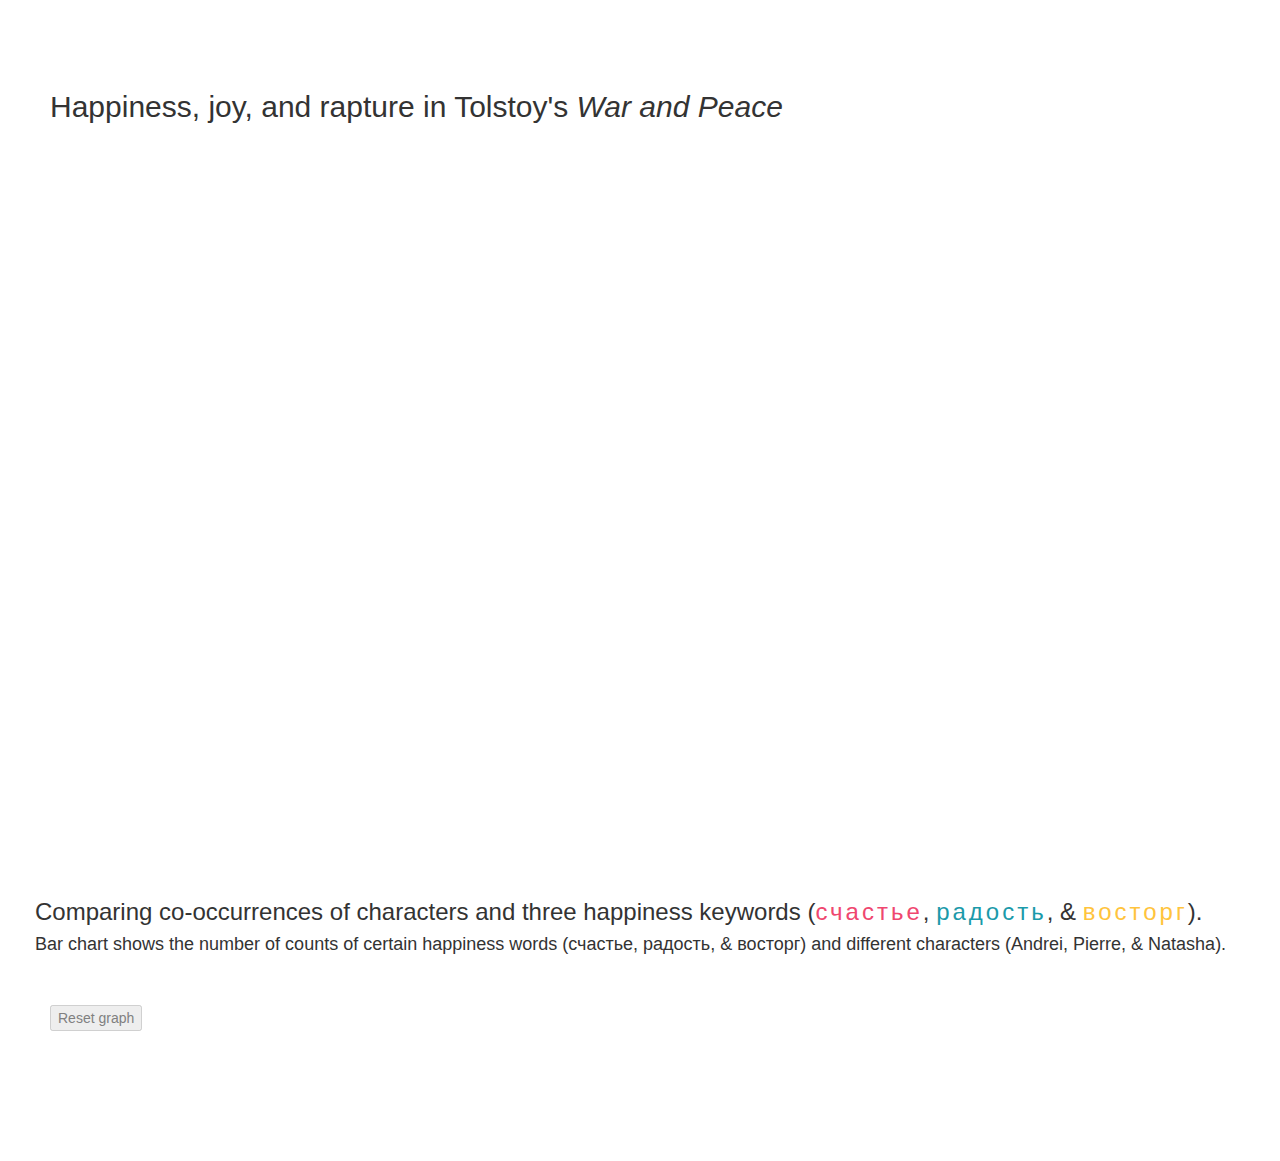
==== stackedbar/index.html @ dd998bbf "monday" ====
<!DOCTYPE html>
<meta charset="utf-8">

<!-- Latest compiled and minified CSS -->
<link rel="stylesheet" href="https://maxcdn.bootstrapcdn.com/bootstrap/3.4.1/css/bootstrap.min.css">

<!-- jQuery library -->
<script src="https://ajax.googleapis.com/ajax/libs/jquery/3.5.1/jquery.min.js"></script>

<!-- Latest compiled JavaScript -->
<script src="https://maxcdn.bootstrapcdn.com/bootstrap/3.4.1/js/bootstrap.min.js"></script>

<!-- Load d3.js -->
<script src="https://d3js.org/d3.v4.js"></script>

<!-- Create a div where the graph will take place -->
<style>
    .row {
        text-align: left;
    }

    text {
        font-size: medium
    }

    .clicker {
        cursor: pointer;
    }

    .счастье {
        color: #ef476f
    }

    .радость {
        color: #1b9aaa
    }

    .восторг {
        color: #ffc43d
    }

    circle {
        cursor: pointer
    }

    .bold {
        font-weight: bold
    }

    .notbold {
        font-weight: normal
    }

    .partMarker {
        font-size: 12px
    }


    circle {
        opacity: 0.6;
    }

    circle:hover {
        /* opacity: 1; */
        stroke: navy
    }

    .axis path,
    .axis line {
        stroke: navy;
    }

    .axis text {
        fill: navy;
        font-family: Consolas, monaco, monospace;
    }

    span {
        letter-spacing: 3px;
        color: navy;
    }

    #js-info {
        height: 300px;
        overflow-y: scroll;
    }

    svg {
        overflow-x: scroll;
    }

    .legend {
        float: right
    }
</style>

<body>
    <div class='container' style='margin: 50px; padding: 0'>
        <br>
        <div class='row'>
            <div class='col-md-12'>
                <h2>Happiness, joy, and rapture in Tolstoy's <i>War and Peace</i></h2>
                <br><br>
            </div>
        </div>
        <div class='row'>
            <div class='col-md-12'>
                <div id="linechart"></div>
            </div>
        </div>
        <div class='row'>
            <div class='col-md-12'>
                <svg width="1200" height="700">
                    <g class="vis" transform="translate(55, 0)"></g>
                </svg>
            </div>
        </div>
        <div class='row'>
            <h3>Comparing co-occurrences of characters and three happiness keywords
                (<span id='счастье' class='updater счастье'>счастье</span>,
                <span id='радость' class='updater радость'>радость</span>, &
                <span id='восторг' class='updater восторг'>восторг</span>).
            </h3>
            <h4>Bar chart shows the number of counts of certain happiness words (счастье, радость, & восторг) and
                different characters (Andrei, Pierre, & Natasha).</h4>
        </div>
        <br>
        <div class='row'>
            <div class='col-md-6' style='text-align: center'>
                <div id='graph'></div>
                <br>
                <div style='text-align: left;'>
                    <button id='reset' disabled='true' style='color: gray'>Reset graph</button>
                </div>
            </div>
        </div>
        <div class='row'>
            <br><br><br><br>
        </div>
    </div>
</body>

<script src='stackedbar.js'></script>
<script src='generaljoy.js'></script>
<script src='linechart.js'></script>

<!-- <script>
    d3.csv("dec1-generaljoy.csv", function (error, data) {
        render(data)
    });
</script> -->
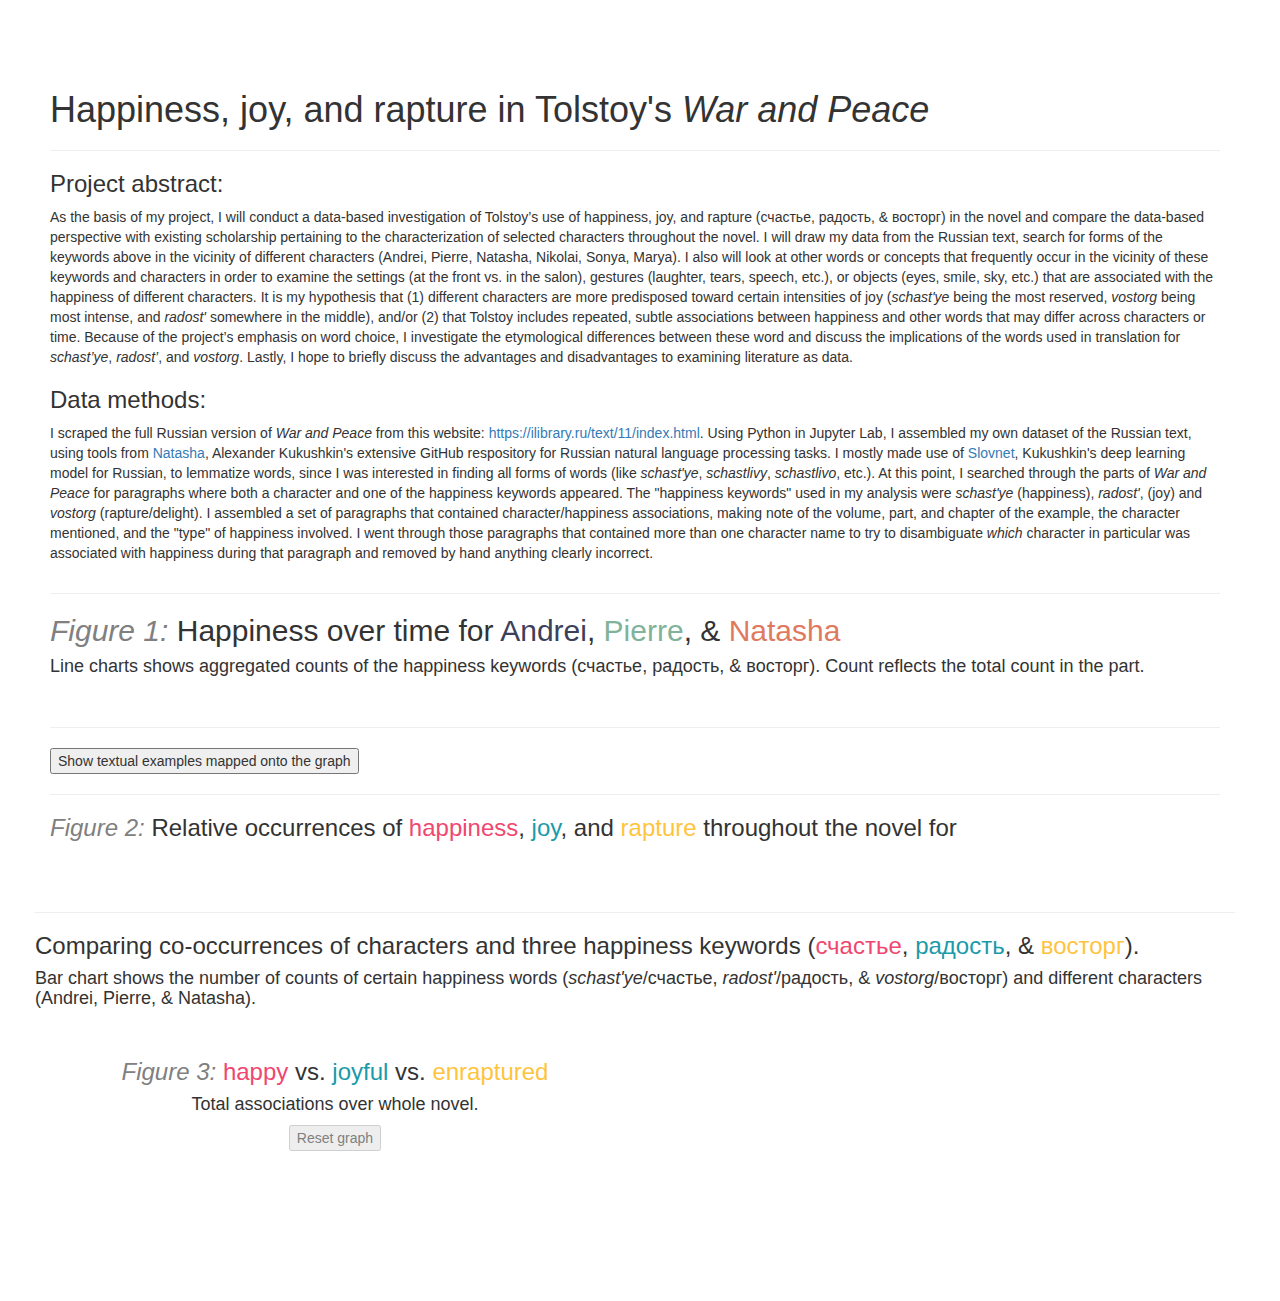
==== commit 491f73c3: "monday changse" ====
--- a/stackedbar/index.html
+++ b/stackedbar/index.html
@@ -13,8 +13,14 @@
 <!-- Load d3.js -->
 <script src="https://d3js.org/d3.v4.js"></script>
 
+<title>War & Peace (& Happiness)</title>
+
 <!-- Create a div where the graph will take place -->
 <style>
+    .chosen {
+        fill: red
+    }
+
     .row {
         text-align: left;
     }
@@ -39,7 +45,8 @@
         color: #ffc43d
     }
 
-    circle {
+    .legend,
+    .arealegend {
         cursor: pointer
     }
 
@@ -52,85 +59,134 @@
     }
 
     .partMarker {
-        font-size: 12px
-    }
-
-
-    circle {
-        opacity: 0.6;
-    }
-
-    circle:hover {
-        /* opacity: 1; */
-        stroke: navy
-    }
-
-    .axis path,
-    .axis line {
-        stroke: navy;
-    }
-
-    .axis text {
-        fill: navy;
-        font-family: Consolas, monaco, monospace;
-    }
-
-    span {
-        letter-spacing: 3px;
-        color: navy;
-    }
-
-    #js-info {
-        height: 300px;
-        overflow-y: scroll;
-    }
-
-    svg {
-        overflow-x: scroll;
-    }
-
-    .legend {
-        float: right
+        font-size: smaller
+    }
+
+    .examples {
+        display: none
+    }
+
+    .clear {
+        fill: white;
+
+    }
+
+    .figlabel {
+        color: gray;
+        font-style: italic
     }
 </style>
 
 <body>
-    <div class='container' style='margin: 50px; padding: 0'>
+    <div class='container' style='margin: 50px; padding: 0;'>
         <br>
         <div class='row'>
             <div class='col-md-12'>
-                <h2>Happiness, joy, and rapture in Tolstoy's <i>War and Peace</i></h2>
-                <br><br>
-            </div>
-        </div>
-        <div class='row'>
-            <div class='col-md-12'>
-                <div id="linechart"></div>
-            </div>
-        </div>
-        <div class='row'>
-            <div class='col-md-12'>
-                <svg width="1200" height="700">
-                    <g class="vis" transform="translate(55, 0)"></g>
-                </svg>
-            </div>
-        </div>
-        <div class='row'>
+                <h1>Happiness, joy, and rapture in Tolstoy's <i>War and Peace</i></h1>
+                <hr>
+                <h3>Project abstract:</h3>
+                <p>As the basis of my project, I will conduct a data-based investigation of Tolstoy’s use of happiness, joy,
+                    and rapture (счастье, радость, & восторг) in the novel and compare the data-based perspective with existing scholarship 
+                    pertaining to the characterization of selected characters throughout the novel. I
+                    will draw my data from the Russian text, search for forms of the keywords above in the vicinity of
+                    different characters (Andrei, Pierre, Natasha, Nikolai, Sonya, Marya). I also will look at other
+                    words or concepts that frequently occur in the vicinity of these keywords and characters in order to
+                    examine the settings (at the front vs. in the salon), gestures (laughter, tears, speech, etc.), or
+                    objects (eyes, smile, sky, etc.) that are associated with the happiness of different characters. It
+                    is my hypothesis that (1) different characters are more predisposed toward certain intensities of
+                    joy (<i>schast'ye</i> being the most reserved, <i>vostorg</i> being most intense, and <i>radost'</i> somewhere in the
+                    middle), and/or (2) that Tolstoy includes repeated, subtle associations between happiness and other
+                    words that may differ across characters or time. Because of the project’s emphasis on word choice, I
+                    investigate the etymological differences between these word and discuss the implications of the
+                    words used in translation for <i>schast’ye</i>, <i>radost’</i>, and <i>vostorg</i>. Lastly, I hope to briefly discuss the
+                    advantages and disadvantages to examining literature as data.</p>
+                <h3>Data methods:</h3>
+                <p>
+                    I scraped the full Russian version of <i>War and Peace</i> from this website: <a href='https://ilibrary.ru/text/11/index.html' target="_blank">https://ilibrary.ru/text/11/index.html</a>.
+                    Using Python in Jupyter Lab, I assembled my own dataset of the Russian text, using tools from <a href='https://github.com/natasha' target='_blank'>Natasha</a>, Alexander Kukushkin's extensive GitHub respository for Russian natural language processing tasks.
+                    I mostly made use of <a href='https://github.com/natasha/slovnet' target='_blank'>Slovnet</a>, Kukushkin's deep learning model for Russian, to lemmatize words, since I was interested in finding all forms of words (like <i>schast'ye</i>, <i>schastlivy</i>, <i>schastlivo</i>, etc.). 
+                    At this point, I searched through the parts of <i>War and Peace</i> for paragraphs where both a character and one of the happiness keywords appeared.
+                    The "happiness keywords" used in my analysis were <i>schast'ye</i> (happiness), <i>radost'</i>, (joy) and <i>vostorg</i> (rapture/delight).
+                    I assembled a set of paragraphs that contained character/happiness associations, making note of the volume, part, and chapter of the example, the character mentioned, and the "type" of happiness involved.
+                    I went through those paragraphs that contained more than one character name to try to disambiguate <i>which</i> character in particular was associated with happiness during that paragraph and removed by hand anything clearly incorrect. 
+                </p>
+            </div>
+        </div>
+        <div class='row'>
+            <div class='col-md-12'>
+                <hr>
+                <h2><span class='figlabel'>Figure 1: </span>
+                    Happiness over time for
+                    <span style='color: #3d405b'>Andrei</span>,
+                    <span style='color: #81b29a'>Pierre</span>, &
+                    <span style='color: #e07a5f'>Natasha</span>
+                </h2>
+                <h4>Line charts shows aggregated counts of the happiness keywords (счастье, радость, & восторг). Count
+                    reflects the total count in the part.</h4>
+                <br>
+                <div id="line1"></div>
+                <hr>
+            </div>
+        </div>
+        <div class='row'>
+            <div class='col-md-12'>
+                <button id='showexamples'>Show textual examples mapped onto the graph</button>
+            </div>
+        </div>
+        <div class='row examples'>
+            <div class='col-md-12'>
+                <h3><span class='figlabel'>Textual examples: </span>Instances of <span class='счастье'>happiness</span>, <span class='радость'>joy</span>, and <span
+                        class='восторг'>rapture</span> for <span id='chosenchar' style='color: gray'>(select dot
+                        above)</span> <span id='timespan'></span></h3>
+            </div>
+        </div>
+        <div class='row examples' style='max-height: 400px; overflow: scroll;'>
+            <div class='col-md-4'>
+                <h4>Happiness - <i>schast'ye</i>/счастье <span id='счастьеct'></span></h4>
+                <div id='счастьеexamples'></div>
+            </div>
+            <div class='col-md-4'>
+                <h4>Joy - <i>radost'</i>/радость <span id='радостьct'></span></h4>
+                <div id='радостьexamples'></div>
+            </div>
+            <div class='col-md-4'>
+                <h4>Rapture - <i>vostorg</i>/восторг <span id='восторгct'></span></h4>
+                <div id='восторгexamples'></div>
+            </div>
+        </div>
+        <div class='row'>
+            <div class='col-md-12'>
+                <hr>
+                <h3><span class='figlabel'>Figure 2: </span>Relative occurrences of <span
+                        class='счастье'>happiness</span>, <span class='радость'>joy</span>, and <span
+                        class='восторг'>rapture</span> throughout the novel for <span
+                        style='text-decoration: underline;' id='thischar'></span></h3>
+                <br>
+                <div id="stackedline"></div>
+            </div>
+        </div>
+        <div class='row'>
+            <br>
+            <hr>
             <h3>Comparing co-occurrences of characters and three happiness keywords
                 (<span id='счастье' class='updater счастье'>счастье</span>,
                 <span id='радость' class='updater радость'>радость</span>, &
                 <span id='восторг' class='updater восторг'>восторг</span>).
             </h3>
-            <h4>Bar chart shows the number of counts of certain happiness words (счастье, радость, & восторг) and
+            <h4>Bar chart shows the number of counts of certain happiness words (<i>schast'ye</i>/счастье, <i>radost'</i>/радость, & <i>vostorg</i>/восторг) and
                 different characters (Andrei, Pierre, & Natasha).</h4>
         </div>
         <br>
         <div class='row'>
             <div class='col-md-6' style='text-align: center'>
+                <h3><span class='figlabel'>Figure 3: </span><span class='счастье'>happy</span> vs. <span
+                        class='радость'>joyful</span> vs. <span class='восторг'>enraptured</span></h3>
+                <h4>Total associations over whole novel.</h4><button id='reset' disabled='true'
+                    style='color: gray'>Reset graph</button>
                 <div id='graph'></div>
                 <br>
                 <div style='text-align: left;'>
-                    <button id='reset' disabled='true' style='color: gray'>Reset graph</button>
+
                 </div>
             </div>
         </div>
@@ -143,9 +199,7 @@
 <script src='stackedbar.js'></script>
 <script src='generaljoy.js'></script>
 <script src='linechart.js'></script>
-
-<!-- <script>
-    d3.csv("dec1-generaljoy.csv", function (error, data) {
-        render(data)
-    });
-</script> -->+<script src='stackedline.js'></script>
+<script>
+    drawLineChart("alltypes.csv", 'line1')
+</script>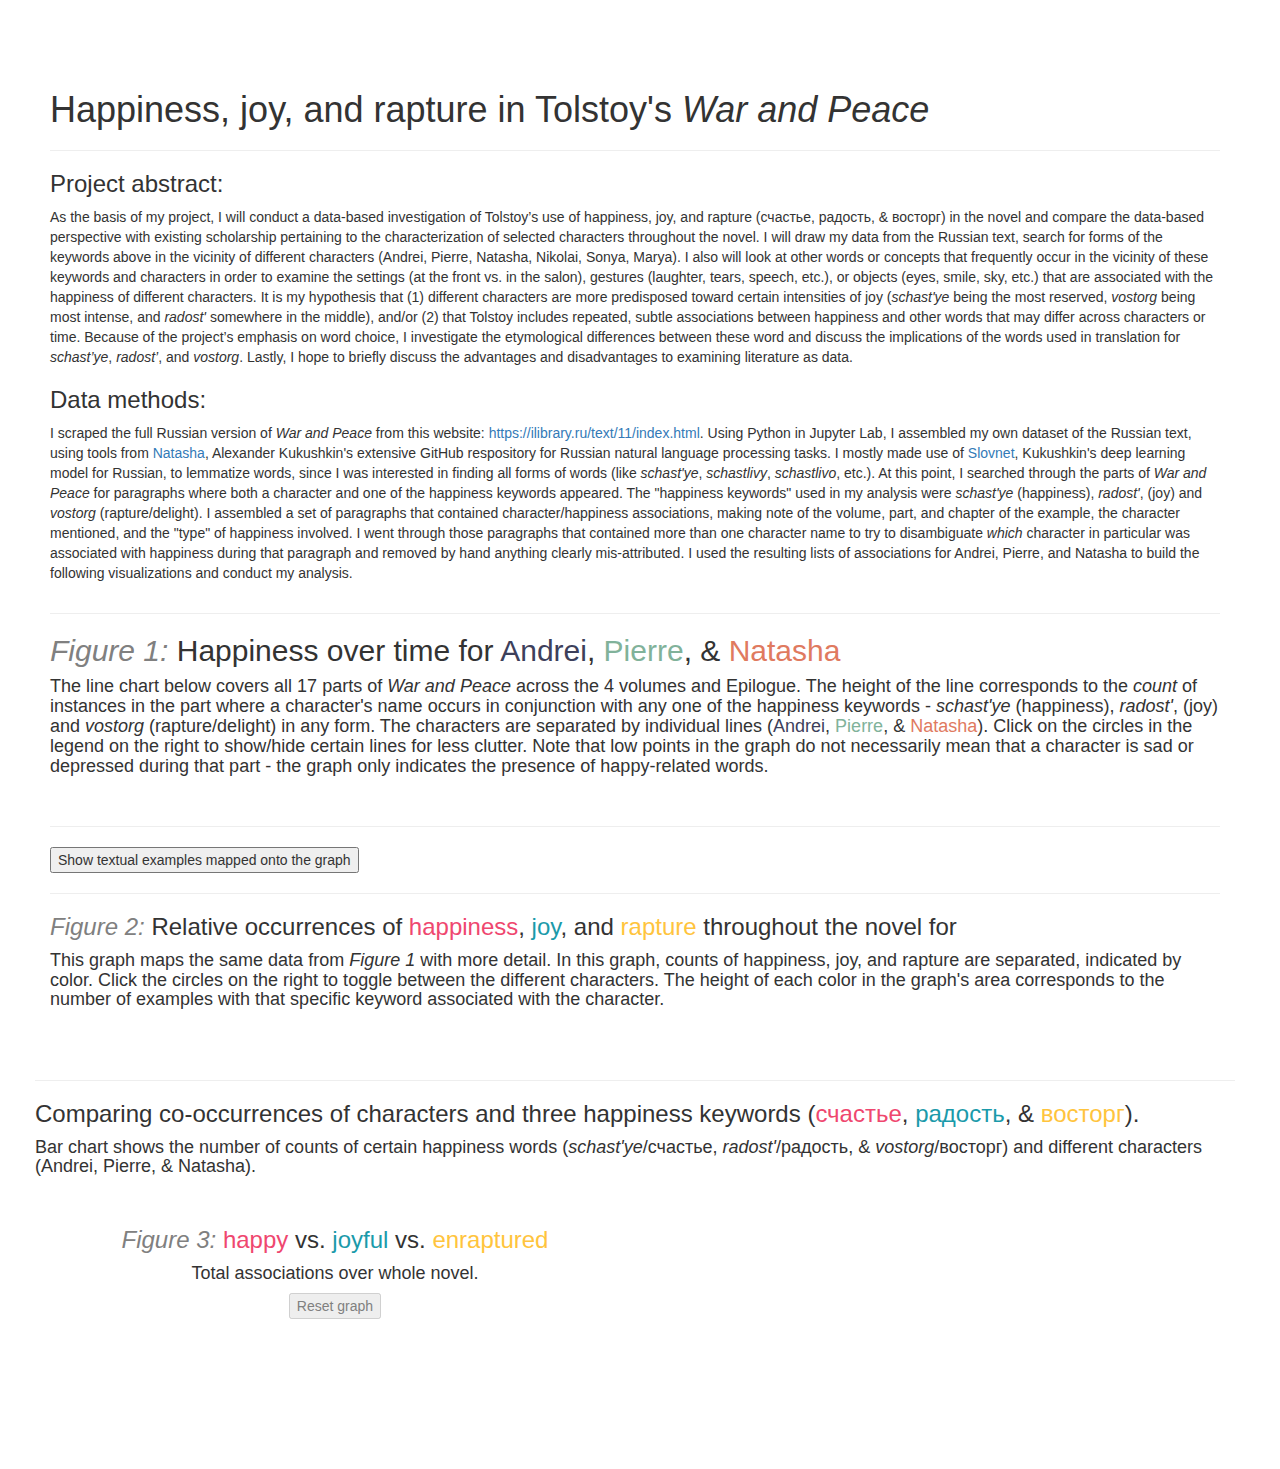
==== commit 90958bae: "monday midnight" ====
--- a/stackedbar/index.html
+++ b/stackedbar/index.html
@@ -85,8 +85,10 @@
                 <h1>Happiness, joy, and rapture in Tolstoy's <i>War and Peace</i></h1>
                 <hr>
                 <h3>Project abstract:</h3>
-                <p>As the basis of my project, I will conduct a data-based investigation of Tolstoy’s use of happiness, joy,
-                    and rapture (счастье, радость, & восторг) in the novel and compare the data-based perspective with existing scholarship 
+                <p>As the basis of my project, I will conduct a data-based investigation of Tolstoy’s use of happiness,
+                    joy,
+                    and rapture (счастье, радость, & восторг) in the novel and compare the data-based perspective with
+                    existing scholarship
                     pertaining to the characterization of selected characters throughout the novel. I
                     will draw my data from the Russian text, search for forms of the keywords above in the vicinity of
                     different characters (Andrei, Pierre, Natasha, Nikolai, Sonya, Marya). I also will look at other
@@ -94,21 +96,37 @@
                     examine the settings (at the front vs. in the salon), gestures (laughter, tears, speech, etc.), or
                     objects (eyes, smile, sky, etc.) that are associated with the happiness of different characters. It
                     is my hypothesis that (1) different characters are more predisposed toward certain intensities of
-                    joy (<i>schast'ye</i> being the most reserved, <i>vostorg</i> being most intense, and <i>radost'</i> somewhere in the
+                    joy (<i>schast'ye</i> being the most reserved, <i>vostorg</i> being most intense, and <i>radost'</i>
+                    somewhere in the
                     middle), and/or (2) that Tolstoy includes repeated, subtle associations between happiness and other
                     words that may differ across characters or time. Because of the project’s emphasis on word choice, I
                     investigate the etymological differences between these word and discuss the implications of the
-                    words used in translation for <i>schast’ye</i>, <i>radost’</i>, and <i>vostorg</i>. Lastly, I hope to briefly discuss the
+                    words used in translation for <i>schast’ye</i>, <i>radost’</i>, and <i>vostorg</i>. Lastly, I hope
+                    to briefly discuss the
                     advantages and disadvantages to examining literature as data.</p>
                 <h3>Data methods:</h3>
                 <p>
-                    I scraped the full Russian version of <i>War and Peace</i> from this website: <a href='https://ilibrary.ru/text/11/index.html' target="_blank">https://ilibrary.ru/text/11/index.html</a>.
-                    Using Python in Jupyter Lab, I assembled my own dataset of the Russian text, using tools from <a href='https://github.com/natasha' target='_blank'>Natasha</a>, Alexander Kukushkin's extensive GitHub respository for Russian natural language processing tasks.
-                    I mostly made use of <a href='https://github.com/natasha/slovnet' target='_blank'>Slovnet</a>, Kukushkin's deep learning model for Russian, to lemmatize words, since I was interested in finding all forms of words (like <i>schast'ye</i>, <i>schastlivy</i>, <i>schastlivo</i>, etc.). 
-                    At this point, I searched through the parts of <i>War and Peace</i> for paragraphs where both a character and one of the happiness keywords appeared.
-                    The "happiness keywords" used in my analysis were <i>schast'ye</i> (happiness), <i>radost'</i>, (joy) and <i>vostorg</i> (rapture/delight).
-                    I assembled a set of paragraphs that contained character/happiness associations, making note of the volume, part, and chapter of the example, the character mentioned, and the "type" of happiness involved.
-                    I went through those paragraphs that contained more than one character name to try to disambiguate <i>which</i> character in particular was associated with happiness during that paragraph and removed by hand anything clearly incorrect. 
+                    I scraped the full Russian version of <i>War and Peace</i> from this website: <a
+                        href='https://ilibrary.ru/text/11/index.html'
+                        target="_blank">https://ilibrary.ru/text/11/index.html</a>.
+                    Using Python in Jupyter Lab, I assembled my own dataset of the Russian text, using tools from <a
+                        href='https://github.com/natasha' target='_blank'>Natasha</a>, Alexander Kukushkin's extensive
+                    GitHub respository for Russian natural language processing tasks.
+                    I mostly made use of <a href='https://github.com/natasha/slovnet' target='_blank'>Slovnet</a>,
+                    Kukushkin's deep learning model for Russian, to lemmatize words, since I was interested in finding
+                    all forms of words (like <i>schast'ye</i>, <i>schastlivy</i>, <i>schastlivo</i>, etc.).
+                    At this point, I searched through the parts of <i>War and Peace</i> for paragraphs where both a
+                    character and one of the happiness keywords appeared.
+                    The "happiness keywords" used in my analysis were <i>schast'ye</i> (happiness), <i>radost'</i>,
+                    (joy) and <i>vostorg</i> (rapture/delight).
+                    I assembled a set of paragraphs that contained character/happiness associations, making note of the
+                    volume, part, and chapter of the example, the character mentioned, and the "type" of happiness
+                    involved.
+                    I went through those paragraphs that contained more than one character name to try to disambiguate
+                    <i>which</i> character in particular was associated with happiness during that paragraph and removed
+                    by hand anything clearly mis-attributed.
+                    I used the resulting lists of associations for Andrei, Pierre, and Natasha to build the following
+                    visualizations and conduct my analysis.
                 </p>
             </div>
         </div>
@@ -121,8 +139,17 @@
                     <span style='color: #81b29a'>Pierre</span>, &
                     <span style='color: #e07a5f'>Natasha</span>
                 </h2>
-                <h4>Line charts shows aggregated counts of the happiness keywords (счастье, радость, & восторг). Count
-                    reflects the total count in the part.</h4>
+                <h4>The line chart below covers all 17 parts of <i>War and Peace</i> across the 4 volumes and Epilogue.
+                    The height of the line corresponds to the <i>count</i> of instances in the part where a character's
+                    name occurs in conjunction with any one of the happiness keywords - <i>schast'ye</i> (happiness),
+                    <i>radost'</i>, (joy) and <i>vostorg</i> (rapture/delight) in any form.
+                    The characters are separated by individual lines (<span style='color: #3d405b'>Andrei</span>,
+                    <span style='color: #81b29a'>Pierre</span>, &
+                    <span style='color: #e07a5f'>Natasha</span>). Click on the circles in the legend on the right to
+                    show/hide certain lines for less clutter.
+                    Note that low points in the graph do not necessarily mean that a character is sad or depressed
+                    during that part - the graph only indicates the presence of happy-related words.
+                </h4>
                 <br>
                 <div id="line1"></div>
                 <hr>
@@ -135,12 +162,14 @@
         </div>
         <div class='row examples'>
             <div class='col-md-12'>
-                <h3><span class='figlabel'>Textual examples: </span>Instances of <span class='счастье'>happiness</span>, <span class='радость'>joy</span>, and <span
-                        class='восторг'>rapture</span> for <span id='chosenchar' style='color: gray'>(select dot
-                        above)</span> <span id='timespan'></span></h3>
-            </div>
-        </div>
-        <div class='row examples' style='max-height: 400px; overflow: scroll;'>
+                <h3><span class='figlabel'>Textual examples: </span>Instances of <span class='счастье'>happiness</span>,
+                    <span class='радость'>joy</span>, and <span class='восторг'>rapture</span> for <span id='chosenchar'
+                        style='color: gray'>(select dot
+                        above)</span> <span id='timespan'></span>
+                </h3>
+            </div>
+        </div>
+        <div class='row examples' style='max-height: 600px; overflow: scroll;'>
             <div class='col-md-4'>
                 <h4>Happiness - <i>schast'ye</i>/счастье <span id='счастьеct'></span></h4>
                 <div id='счастьеexamples'></div>
@@ -161,6 +190,10 @@
                         class='счастье'>happiness</span>, <span class='радость'>joy</span>, and <span
                         class='восторг'>rapture</span> throughout the novel for <span
                         style='text-decoration: underline;' id='thischar'></span></h3>
+                <h4>This graph maps the same data from <i>Figure 1</i> with more detail. In this graph, counts of
+                    happiness, joy, and rapture are separated, indicated by color. Click the circles on the right to
+                    toggle between the different characters. The height of each color in the graph's area corresponds to
+                    the number of examples with that specific keyword associated with the character.</h4>
                 <br>
                 <div id="stackedline"></div>
             </div>
@@ -173,8 +206,10 @@
                 <span id='радость' class='updater радость'>радость</span>, &
                 <span id='восторг' class='updater восторг'>восторг</span>).
             </h3>
-            <h4>Bar chart shows the number of counts of certain happiness words (<i>schast'ye</i>/счастье, <i>radost'</i>/радость, & <i>vostorg</i>/восторг) and
-                different characters (Andrei, Pierre, & Natasha).</h4>
+            <h4>Bar chart shows the number of counts of certain happiness words (<i>schast'ye</i>/счастье,
+                <i>radost'</i>/радость, & <i>vostorg</i>/восторг) and
+                different characters (Andrei, Pierre, & Natasha).
+            </h4>
         </div>
         <br>
         <div class='row'>
@@ -201,5 +236,5 @@
 <script src='linechart.js'></script>
 <script src='stackedline.js'></script>
 <script>
-    drawLineChart("alltypes.csv", 'line1')
+    drawLineChart("alltypes12-6.csv", 'line1')
 </script>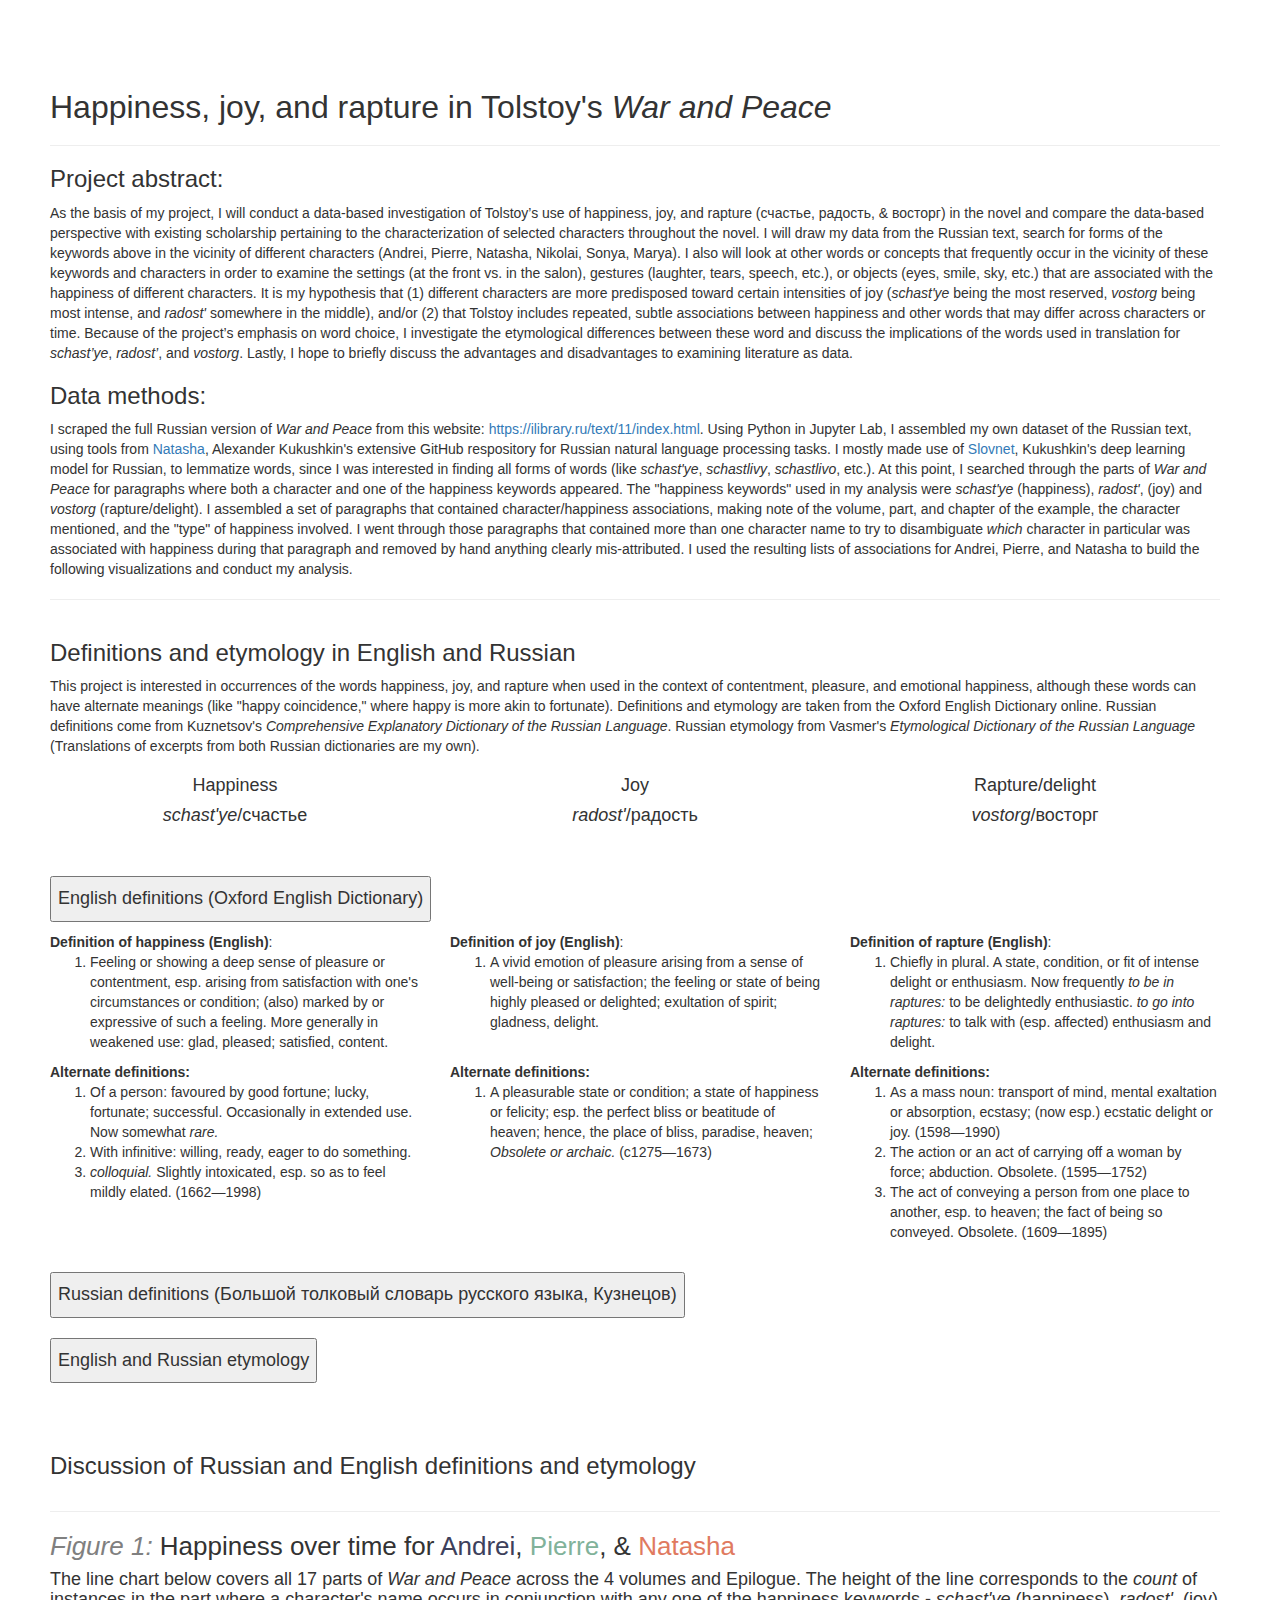
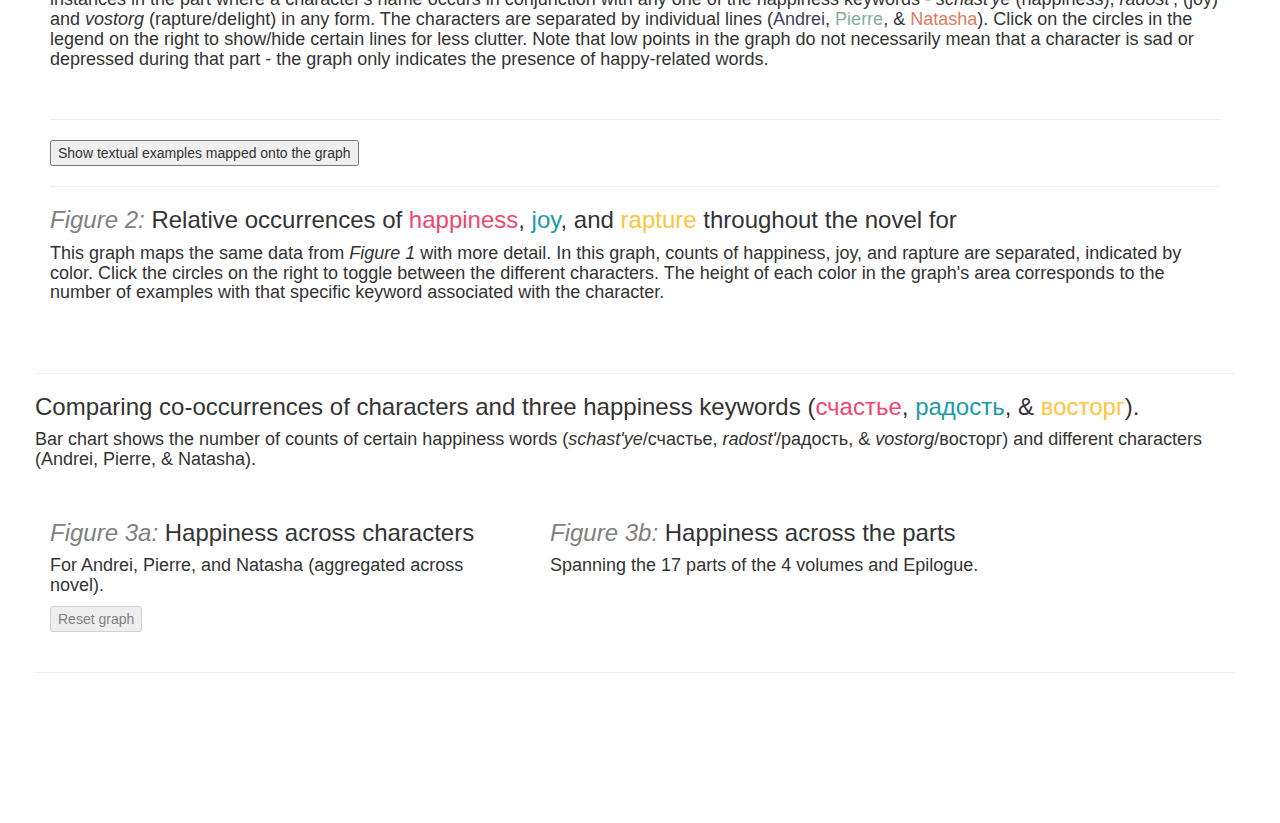
==== commit 833f1033: "tues morn" ====
--- a/stackedbar/index.html
+++ b/stackedbar/index.html
@@ -8,10 +8,15 @@
 <script src="https://ajax.googleapis.com/ajax/libs/jquery/3.5.1/jquery.min.js"></script>
 
 <!-- Latest compiled JavaScript -->
-<script src="https://maxcdn.bootstrapcdn.com/bootstrap/3.4.1/js/bootstrap.min.js"></script>
+
+<!-- CSS only -->
+<link href="https://cdn.jsdelivr.net/npm/bootstrap@5.1.3/dist/css/bootstrap.min.css" rel="stylesheet" integrity="sha384-1BmE4kWBq78iYhFldvKuhfTAU6auU8tT94WrHftjDbrCEXSU1oBoqyl2QvZ6jIW3" crossorigin="anonymous">
+<!-- JavaScript Bundle with Popper -->
+<script src="https://cdn.jsdelivr.net/npm/bootstrap@5.1.3/dist/js/bootstrap.bundle.min.js" integrity="sha384-ka7Sk0Gln4gmtz2MlQnikT1wXgYsOg+OMhuP+IlRH9sENBO0LRn5q+8nbTov4+1p" crossorigin="anonymous"></script>
 
 <!-- Load d3.js -->
 <script src="https://d3js.org/d3.v4.js"></script>
+<!-- https://www.d3-graph-gallery.com/graph/barplot_stacked_hover.html -->
 
 <title>War & Peace (& Happiness)</title>
 
@@ -24,11 +29,21 @@
     .row {
         text-align: left;
     }
-
-    text {
-        font-size: medium
-    }
-
+    h1 {
+        font-size: 32px
+    }
+    h2 {
+        font-size: 26px
+    }
+    h3 {
+        font-size: 24px
+    }
+    h4 {
+        font-size: 18px
+    }
+    p,.col-md-4{
+        font-size: 14px
+    }
     .clicker {
         cursor: pointer;
     }
@@ -74,6 +89,15 @@
     .figlabel {
         color: gray;
         font-style: italic
+    }
+
+    /* for new stacked area */
+    .y.axis .domain {
+        display: none;
+    }
+
+    .center {
+        text-align: center
     }
 </style>
 
@@ -128,6 +152,230 @@
                     I used the resulting lists of associations for Andrei, Pierre, and Natasha to build the following
                     visualizations and conduct my analysis.
                 </p>
+                <hr>
+            </div>
+        </div>
+        <div class='row'>
+            <div class='col-md-12'>
+                <h3>Definitions and etymology in English and Russian</h3>
+                <p>This project is interested in occurrences of the words happiness, joy, and rapture when used in the
+                    context of contentment, pleasure, and emotional happiness, although these words can have alternate
+                    meanings (like
+                    "happy coincidence," where happy is more akin to fortunate). Definitions and etymology are
+                    taken from the Oxford English Dictionary online.
+                    Russian definitions come from Kuznetsov's <i>Comprehensive Explanatory Dictionary of the Russian
+                        Language</i>. Russian etymology from Vasmer's <i>Etymological Dictionary of the Russian Language</i> (Translations of excerpts from both Russian dictionaries are my own).
+                </p>
+            </div>
+        </div>
+        <div class='row'>
+            <div class='col-md-4'>
+                <div style='text-align: center;'>
+                    <h4>Happiness</h4>
+                    <h4><i>schast'ye</i>/счастье</h4>
+                </div>
+            </div>
+            <div class='col-md-4'>
+                <div style='text-align: center;'>
+                    <h4>Joy</h4>
+                    <h4> <i>radost'</i>/радость</h4>
+                </div>
+            </div>
+            <div class='col-md-4'>
+                <div style='text-align: center;'>
+                    <h4>Rapture/delight</h4>
+                    <h4><i>vostorg</i>/восторг</h4>
+                </div>
+            </div>
+        </div>
+        <br>
+        <div class="accordion" id="accordionExample">
+            <div class="accordion-item">
+              <h2 class="accordion-header" id="headingOne">
+                <button class="accordion-button" type="button" data-bs-toggle="collapse" data-bs-target="#collapseOne" aria-expanded="true" aria-controls="collapseOne">
+                    <h4>English definitions (Oxford English Dictionary)</h4>
+                </button>
+              </h2>
+              <div id="collapseOne" class="accordion-collapse collapse show" aria-labelledby="headingOne" >
+                <div class="accordion-body">
+                    <div class='row'>
+                        <div class='col-md-4'>
+                            <b>Definition of happiness (English)</b>:
+                            <ol>
+                                <li>Feeling or showing a deep sense of pleasure or contentment, esp. arising from satisfaction with
+                                    one's circumstances or condition; (also) marked by or expressive of such a feeling. More
+                                    generally in weakened use: glad, pleased; satisfied, content.</li>
+                            </ol>
+            
+                        </div>
+                        <div class='col-md-4'>
+                            <b>Definition of joy (English)</b>:
+                            <ol>
+                                <li>A vivid emotion of pleasure arising from a sense of well-being or satisfaction; the feeling or
+                                    state of being highly pleased or delighted; exultation of spirit; gladness, delight.</li>
+                            </ol>
+                        </div>
+                        <div class='col-md-4'>
+                            <b>Definition of rapture (English)</b>:
+                            <ol>
+                                <li>Chiefly in plural. A state, condition, or fit of intense delight or enthusiasm. Now frequently
+                                    <i>to be in raptures:</i> to be delightedly enthusiastic. <i>to go into raptures:</i> to talk
+                                    with (esp. affected) enthusiasm and delight.
+                                </li>
+                            </ol>
+                        </div>
+                    </div>
+                    <div class='row'>
+                        <div class='col-md-4'>
+                            <b>Alternate definitions:</b>
+                            <ol>
+                                <li>
+                                    Of a person: favoured by good fortune; lucky, fortunate; successful. Occasionally in extended
+                                    use. Now somewhat <i>rare.</i>
+                                </li>
+                                <li>
+                                    With infinitive: willing, ready, eager to do something.
+                                </li>
+                                <li>
+                                    <i>colloquial.</i> Slightly intoxicated, esp. so as to feel mildly elated. (1662—1998)
+                                </li>
+                            </ol>
+                        </div>
+                        <div class='col-md-4'>
+                            <b>Alternate definitions:</b>
+                            <ol>
+                                <li>
+                                    A pleasurable state or condition; a state of happiness or felicity; esp. the perfect bliss or
+                                    beatitude of heaven; hence, the place of bliss, paradise, heaven; <i>Obsolete or archaic.</i>
+                                    (c1275—1673)
+                                </li>
+                            </ol>
+                        </div>
+                        <div class='col-md-4'>
+                            <b>Alternate definitions:</b>
+                            <ol>
+                                <li>
+                                    As a mass noun: transport of mind, mental exaltation or absorption, ecstasy; (now esp.) ecstatic
+                                    delight or joy. (1598—1990)
+                                </li>
+                                <li>
+                                    The action or an act of carrying off a woman by force; abduction. Obsolete.
+                                    (1595—1752)
+                                </li>
+                                <li>
+                                    The act of conveying a person from one place to another, esp. to heaven; the fact of being so
+                                    conveyed. Obsolete. (1609—1895)
+                                </li>
+                            </ol>
+                        </div>
+                    </div>
+                </div>
+              </div>
+            </div>
+            <div class="accordion-item">
+              <h2 class="accordion-header" id="headingTwo">
+                <button class="accordion-button collapsed" type="button" data-bs-toggle="collapse" data-bs-target="#collapseTwo" aria-expanded="false" aria-controls="collapseTwo">
+                    <h4>Russian definitions (Большой толковый словарь русского языка, Кузнецов)</h4>
+                </button>
+              </h2>
+              <div id="collapseTwo" class="accordion-collapse collapse" aria-labelledby="headingTwo" >
+                <div class="accordion-body">
+                    <div class='row'>
+                        <div class='col-md-4'>
+                            <b>Definition of schast'ye/счастье</b>:
+                            <ol>
+                                <li>Состояние высшей удовлетворённости жизнью,
+                                    чувство глубокого довольства и радости, испытываемое кем-л.; внешнее проявление этого чувства.
+                                    [A state of high satisfaction with life, a feeling of deep contentment and joy experienced by
+                                    smb.; external manifestation of this feeling.]
+                                </li>
+                            </ol>
+            
+                        </div>
+                        <div class='col-md-4'>
+                            <b>Definition of radost'/радость</b>:
+                            <ol>
+                                <li>Чувство удовольствия, ощущение большого душевного удовлетворения. [Feeling of satisfaction,
+                                    feeling of great spiritual satisfaction.]</li>
+                            </ol>
+                        </div>
+                        <div class='col-md-4'>
+                            <b>Definition of vostorg/восторг</b>:
+                            <ol>
+                                <li>Необычайно радостное состояние, чувство восхищения. [An unusually joyful state, a sense of the
+                                    highest degree of pleasure.]
+                                </li>
+                            </ol>
+                        </div>
+                    </div>
+                    <div class='row'>
+                        <div class='col-md-4'>
+                            <b>Alternate definitions:</b>
+                            <ol>
+                                <li>
+                                    Успех, удача [Success, luck]
+                                </li>
+                                <li>Разг. Участь, доля, судьба [Colloquial. Fate, share, destiny]</li>
+                            </ol>
+                        </div>
+                        <div class='col-md-4'>
+                        </div>
+                        <div class='col-md-4'>
+                        </div>
+                    </div>
+                </div>
+              </div>
+            </div>
+            <div class="accordion-item">
+              <h2 class="accordion-header" id="headingThree">
+                <button class="accordion-button collapsed" type="button" data-bs-toggle="collapse" data-bs-target="#collapseThree" aria-expanded="false" aria-controls="collapseThree">
+                    <h4>English and Russian etymology</h4>
+                </button>
+              </h2>
+              <div id="collapseThree" class="accordion-collapse collapse" aria-labelledby="headingThree" >
+                <div class="accordion-body">
+                    <div class='row'>
+                        <div class='col-md-4'>
+                            <p><b>Happiness</b> - Derived from “hap” meaning good fortune, chance</p>
+                            <p><b>Shast'ye/Счастье</b> - Orthodox origins (sъčęstь̂je) from sъ-: Old-Ind. su- "good" + * čęst
+                                "part", that is, "good lot" </p>
+                        </div>
+                        <div class='col-md-4'>
+                            <p><b>Joy</b> - Middle English: from Old French <i>joie</i>, based on Latin <i>gaudium</i>, from
+                                <i>gaudere</i> ‘rejoice’
+                            </p>
+                            <p><b>Radost'/Радость</b> - Possible relationship with the Anglo. rót "joyful, noble", Old Norse. rǿtask
+                                "to clear up, to have fun", </p>
+                        </div>
+                        <div class='col-md-4'>
+                            <p><b>Rapture</b> - late 16th century (in the sense ‘seizing and carrying off’): from obsolete French,
+                                or from medieval Latin <i>raptura</i> ‘seizing’, partly influenced by rapt.]</p>
+                            <p><b>Vostorg/Восторг</b> - From <i>voz</i>+ <i>torgat'</i> (воз + торгать). <i>Voz</i> coming from
+                                <i>voz</i> (cart/wagon) originally – conveyance, transference. <i>Torgat'</i> may have its roots in
+                                the Indo-European tr̥ṇḗḍhi "shattered, broken" and is possibly related to Russian
+                                <i>terzat'</i>/терзать, meaning torment.</p>
+                        </div>
+                    </div>
+                </div>
+              </div>
+            </div>
+          </div>
+
+        <div class='row'>
+            <div class='col-md-12'>
+                <br><br>
+                <h3>Discussion of Russian and English definitions and etymology</h3>
+            </div>
+        </div>
+        <div class='row'>
+            <div class='col-md-4'>
+
+            </div>
+            <div class='col-md-4'>
+
+            </div>
+            <div class='col-md-4'>
+
             </div>
         </div>
         <div class='row'>
@@ -213,10 +461,9 @@
         </div>
         <br>
         <div class='row'>
-            <div class='col-md-6' style='text-align: center'>
-                <h3><span class='figlabel'>Figure 3: </span><span class='счастье'>happy</span> vs. <span
-                        class='радость'>joyful</span> vs. <span class='восторг'>enraptured</span></h3>
-                <h4>Total associations over whole novel.</h4><button id='reset' disabled='true'
+            <div class='col-md-5'>
+                <h3><span class='figlabel'>Figure 3a: </span>Happiness across characters</h3>
+                <h4>For Andrei, Pierre, and Natasha (aggregated across novel).</h4><button id='reset' disabled='true'
                     style='color: gray'>Reset graph</button>
                 <div id='graph'></div>
                 <br>
@@ -224,8 +471,14 @@
 
                 </div>
             </div>
-        </div>
-        <div class='row'>
+            <div class='col-md-7'>
+                <h3><span class='figlabel'>Figure 3b: </span>Happiness across the parts</h3>
+                <h4>Spanning the 17 parts of the 4 volumes and Epilogue.</h4>
+                <div id='allbar'></div>
+            </div>
+        </div>
+        <div class='row'>
+            <hr>
             <br><br><br><br>
         </div>
     </div>
@@ -235,6 +488,7 @@
 <script src='generaljoy.js'></script>
 <script src='linechart.js'></script>
 <script src='stackedline.js'></script>
+<script src='allbar.js'></script>
 <script>
     drawLineChart("alltypes12-6.csv", 'line1')
 </script>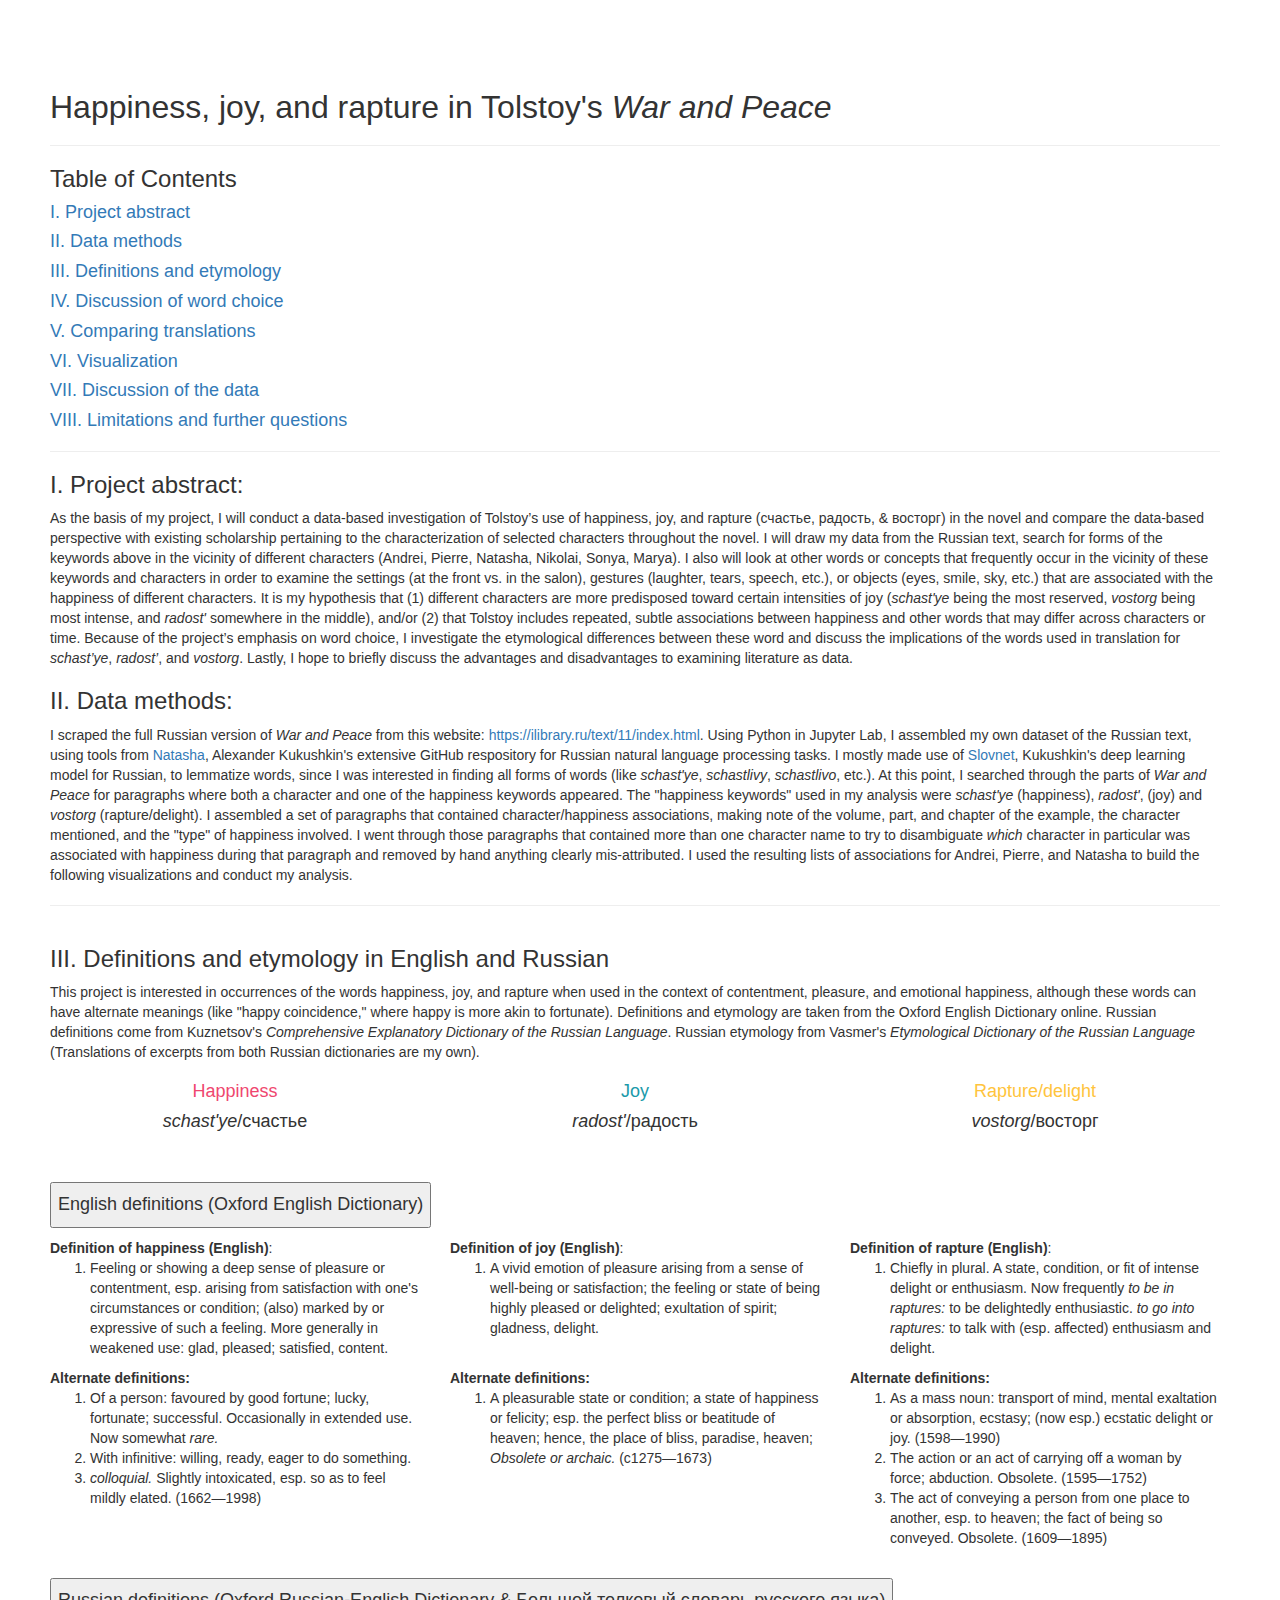
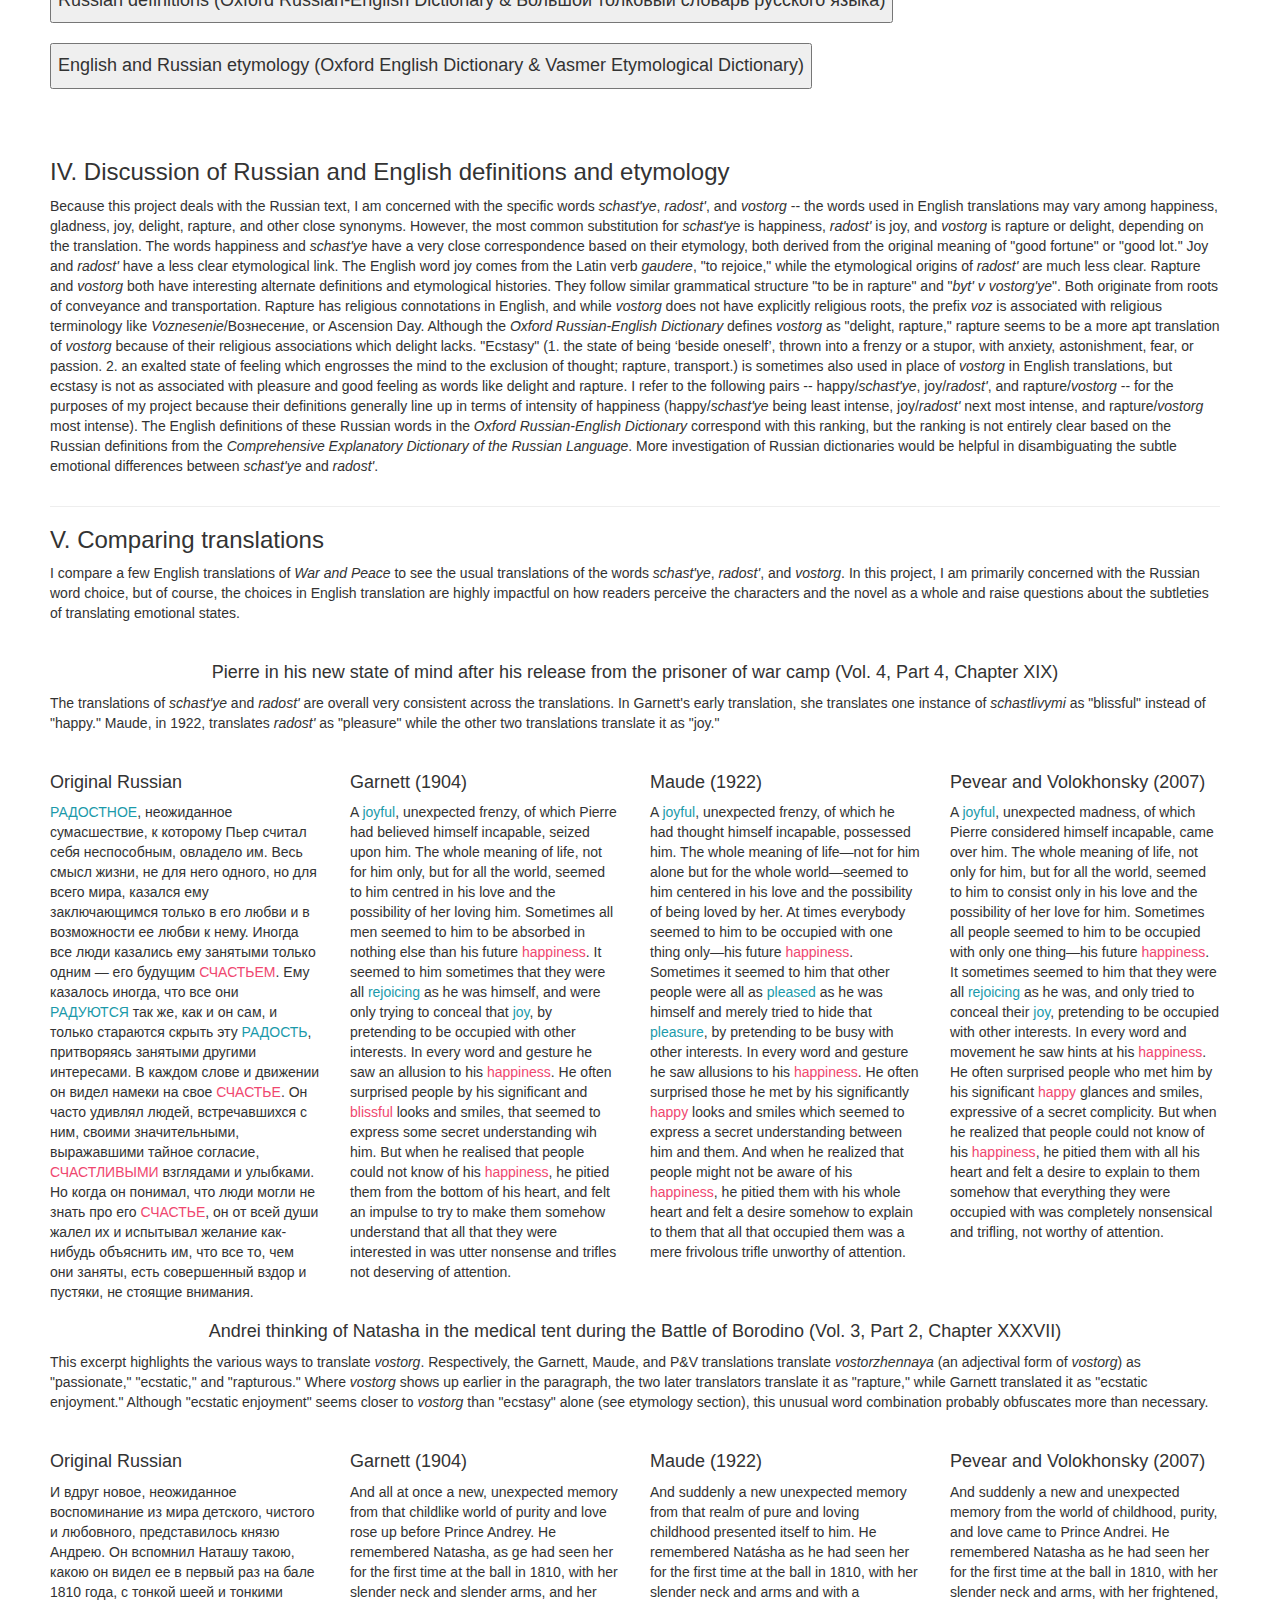
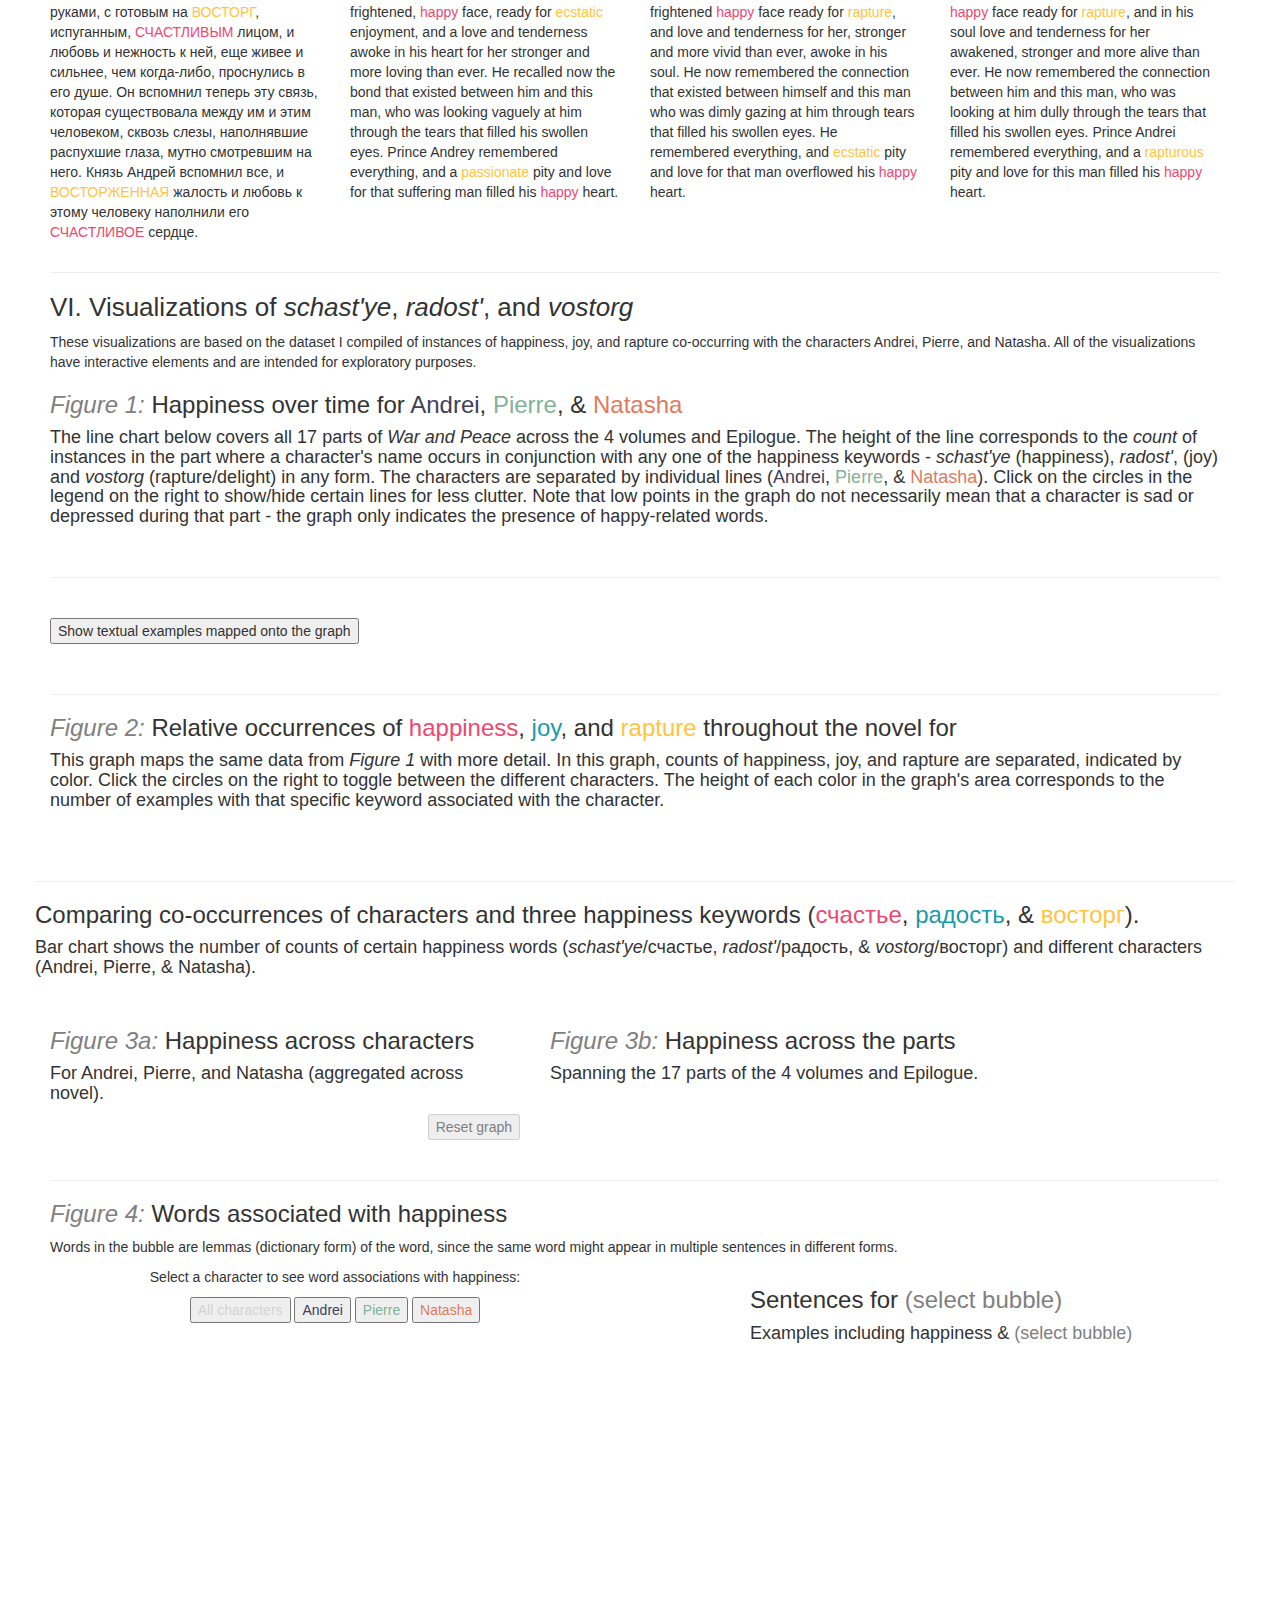
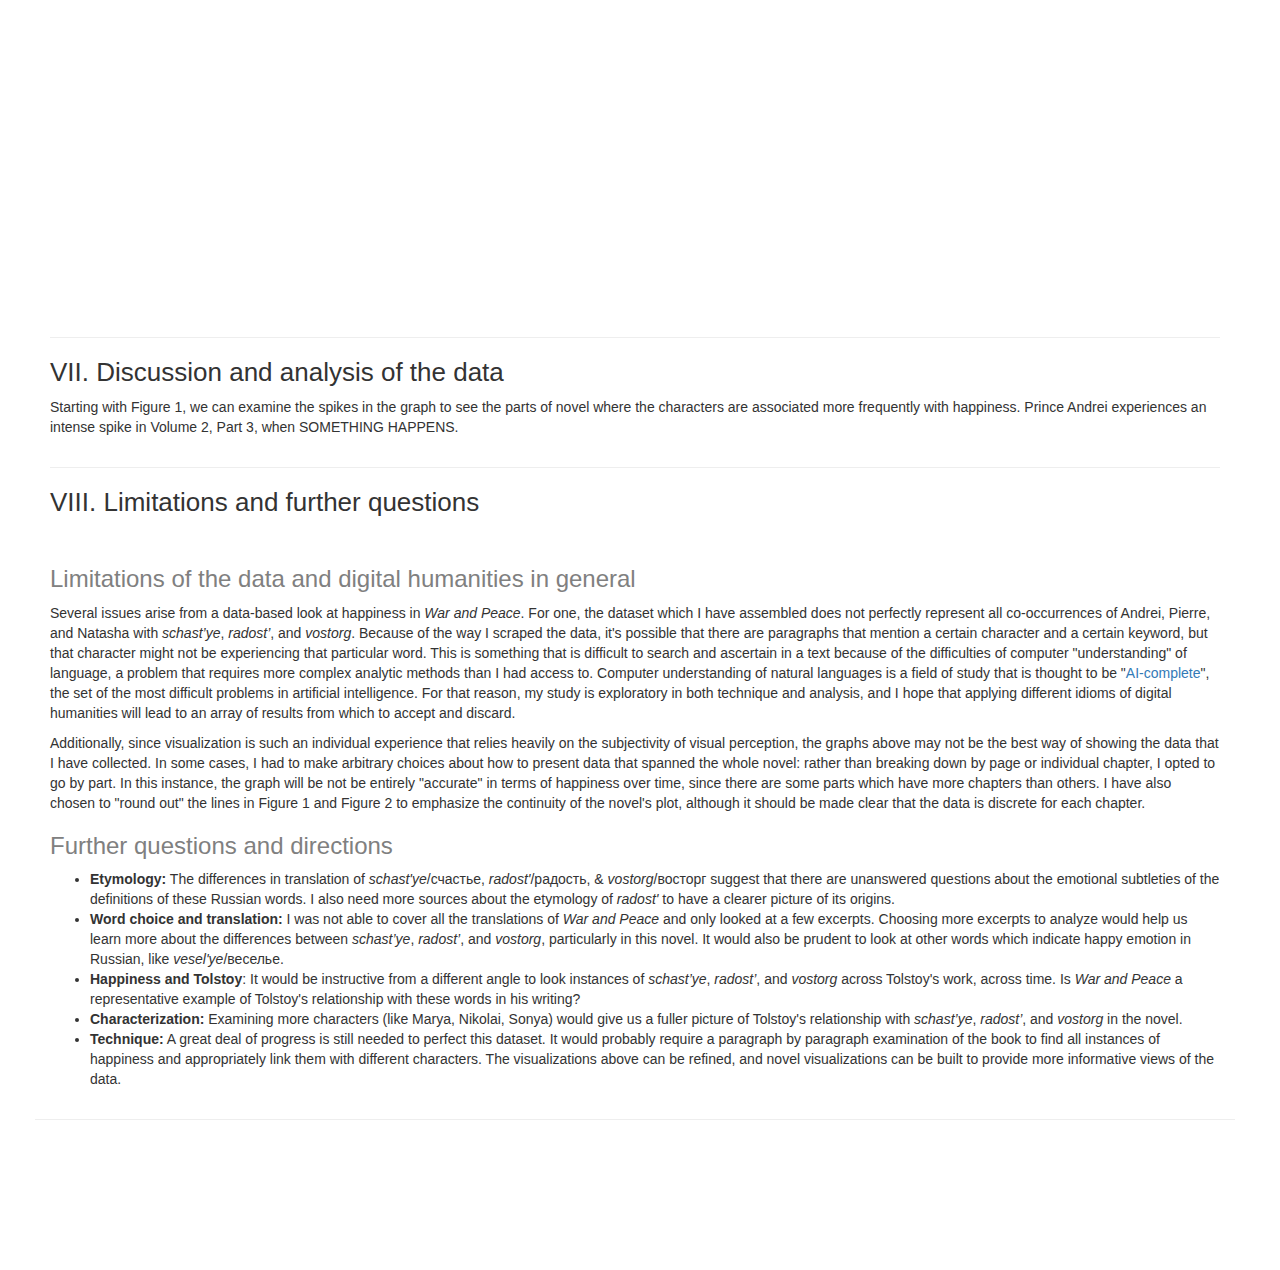
==== commit 76177489: "tues night" ====
--- a/stackedbar/index.html
+++ b/stackedbar/index.html
@@ -10,9 +10,12 @@
 <!-- Latest compiled JavaScript -->
 
 <!-- CSS only -->
-<link href="https://cdn.jsdelivr.net/npm/bootstrap@5.1.3/dist/css/bootstrap.min.css" rel="stylesheet" integrity="sha384-1BmE4kWBq78iYhFldvKuhfTAU6auU8tT94WrHftjDbrCEXSU1oBoqyl2QvZ6jIW3" crossorigin="anonymous">
+<link href="https://cdn.jsdelivr.net/npm/bootstrap@5.1.3/dist/css/bootstrap.min.css" rel="stylesheet"
+    integrity="sha384-1BmE4kWBq78iYhFldvKuhfTAU6auU8tT94WrHftjDbrCEXSU1oBoqyl2QvZ6jIW3" crossorigin="anonymous">
 <!-- JavaScript Bundle with Popper -->
-<script src="https://cdn.jsdelivr.net/npm/bootstrap@5.1.3/dist/js/bootstrap.bundle.min.js" integrity="sha384-ka7Sk0Gln4gmtz2MlQnikT1wXgYsOg+OMhuP+IlRH9sENBO0LRn5q+8nbTov4+1p" crossorigin="anonymous"></script>
+<script src="https://cdn.jsdelivr.net/npm/bootstrap@5.1.3/dist/js/bootstrap.bundle.min.js"
+    integrity="sha384-ka7Sk0Gln4gmtz2MlQnikT1wXgYsOg+OMhuP+IlRH9sENBO0LRn5q+8nbTov4+1p"
+    crossorigin="anonymous"></script>
 
 <!-- Load d3.js -->
 <script src="https://d3js.org/d3.v4.js"></script>
@@ -29,21 +32,29 @@
     .row {
         text-align: left;
     }
+
     h1 {
         font-size: 32px
     }
+
     h2 {
         font-size: 26px
     }
+
     h3 {
         font-size: 24px
     }
+
     h4 {
         font-size: 18px
     }
-    p,.col-md-4{
+
+    p,
+    .col-md-4,
+    button, ul, ol, li, html{
         font-size: 14px
     }
+
     .clicker {
         cursor: pointer;
     }
@@ -99,6 +110,9 @@
     .center {
         text-align: center
     }
+    .clickable {
+        cursor: pointer
+    }
 </style>
 
 <body>
@@ -108,7 +122,17 @@
             <div class='col-md-12'>
                 <h1>Happiness, joy, and rapture in Tolstoy's <i>War and Peace</i></h1>
                 <hr>
-                <h3>Project abstract:</h3>
+                <h3>Table of Contents</h3>
+                <h4><a href='#projectabstract'>I. Project abstract</a></h4>
+                <h4><a href='#datamethods'>II. Data methods</a></h4>
+                <h4><a href='#dae'>III. Definitions and etymology</a></h4>
+                <h4><a href='#wordchoice'>IV. Discussion of word choice</a></h4>
+                <h4><a href='#ct'>V. Comparing translations</a></h4>
+                <h4><a href='#visualization'>VI. Visualization</a></h4>
+                <h4><a href='#discuss'>VII. Discussion of the data</a></h4>
+                <h4><a href='#limit'>VIII. Limitations and further questions</a></h4>
+                <hr>
+                <h3 id='projectabstract'>I. Project abstract:</h3>
                 <p>As the basis of my project, I will conduct a data-based investigation of Tolstoy’s use of happiness,
                     joy,
                     and rapture (счастье, радость, & восторг) in the novel and compare the data-based perspective with
@@ -128,7 +152,7 @@
                     words used in translation for <i>schast’ye</i>, <i>radost’</i>, and <i>vostorg</i>. Lastly, I hope
                     to briefly discuss the
                     advantages and disadvantages to examining literature as data.</p>
-                <h3>Data methods:</h3>
+                <h3 id='datamethods'>II. Data methods:</h3>
                 <p>
                     I scraped the full Russian version of <i>War and Peace</i> from this website: <a
                         href='https://ilibrary.ru/text/11/index.html'
@@ -157,33 +181,34 @@
         </div>
         <div class='row'>
             <div class='col-md-12'>
-                <h3>Definitions and etymology in English and Russian</h3>
+                <h3 id='dae'>III. Definitions and etymology in English and Russian</h3>
                 <p>This project is interested in occurrences of the words happiness, joy, and rapture when used in the
                     context of contentment, pleasure, and emotional happiness, although these words can have alternate
                     meanings (like
                     "happy coincidence," where happy is more akin to fortunate). Definitions and etymology are
                     taken from the Oxford English Dictionary online.
                     Russian definitions come from Kuznetsov's <i>Comprehensive Explanatory Dictionary of the Russian
-                        Language</i>. Russian etymology from Vasmer's <i>Etymological Dictionary of the Russian Language</i> (Translations of excerpts from both Russian dictionaries are my own).
+                        Language</i>. Russian etymology from Vasmer's <i>Etymological Dictionary of the Russian
+                        Language</i> (Translations of excerpts from both Russian dictionaries are my own).
                 </p>
             </div>
         </div>
         <div class='row'>
             <div class='col-md-4'>
                 <div style='text-align: center;'>
-                    <h4>Happiness</h4>
+                    <h4 class='счастье'>Happiness</h4>
                     <h4><i>schast'ye</i>/счастье</h4>
                 </div>
             </div>
             <div class='col-md-4'>
                 <div style='text-align: center;'>
-                    <h4>Joy</h4>
+                    <h4 class='радость'>Joy</h4>
                     <h4> <i>radost'</i>/радость</h4>
                 </div>
             </div>
             <div class='col-md-4'>
                 <div style='text-align: center;'>
-                    <h4>Rapture/delight</h4>
+                    <h4 class='восторг'>Rapture/delight</h4>
                     <h4><i>vostorg</i>/восторг</h4>
                 </div>
             </div>
@@ -191,202 +216,465 @@
         <br>
         <div class="accordion" id="accordionExample">
             <div class="accordion-item">
-              <h2 class="accordion-header" id="headingOne">
-                <button class="accordion-button" type="button" data-bs-toggle="collapse" data-bs-target="#collapseOne" aria-expanded="true" aria-controls="collapseOne">
-                    <h4>English definitions (Oxford English Dictionary)</h4>
-                </button>
-              </h2>
-              <div id="collapseOne" class="accordion-collapse collapse show" aria-labelledby="headingOne" >
-                <div class="accordion-body">
-                    <div class='row'>
-                        <div class='col-md-4'>
-                            <b>Definition of happiness (English)</b>:
-                            <ol>
-                                <li>Feeling or showing a deep sense of pleasure or contentment, esp. arising from satisfaction with
-                                    one's circumstances or condition; (also) marked by or expressive of such a feeling. More
-                                    generally in weakened use: glad, pleased; satisfied, content.</li>
-                            </ol>
-            
+                <h2 class="accordion-header" id="headingOne">
+                    <button class="accordion-button" type="button" data-bs-toggle="collapse"
+                        data-bs-target="#collapseOne" aria-expanded="true" aria-controls="collapseOne">
+                        <h4>English definitions (Oxford English Dictionary)</h4>
+                    </button>
+                </h2>
+                <div id="collapseOne" class="accordion-collapse collapse show" aria-labelledby="headingOne">
+                    <div class="accordion-body">
+                        <div class='row'>
+                            <div class='col-md-4'>
+                                <b>Definition of happiness (English)</b>:
+                                <ol>
+                                    <li>Feeling or showing a deep sense of pleasure or contentment, esp. arising from
+                                        satisfaction with
+                                        one's circumstances or condition; (also) marked by or expressive of such a
+                                        feeling. More
+                                        generally in weakened use: glad, pleased; satisfied, content.</li>
+                                </ol>
+
+                            </div>
+                            <div class='col-md-4'>
+                                <b>Definition of joy (English)</b>:
+                                <ol>
+                                    <li>A vivid emotion of pleasure arising from a sense of well-being or satisfaction;
+                                        the feeling or
+                                        state of being highly pleased or delighted; exultation of spirit; gladness,
+                                        delight.</li>
+                                </ol>
+                            </div>
+                            <div class='col-md-4'>
+                                <b>Definition of rapture (English)</b>:
+                                <ol>
+                                    <li>Chiefly in plural. A state, condition, or fit of intense delight or enthusiasm.
+                                        Now frequently
+                                        <i>to be in raptures:</i> to be delightedly enthusiastic. <i>to go into
+                                            raptures:</i> to talk
+                                        with (esp. affected) enthusiasm and delight.
+                                    </li>
+                                </ol>
+                            </div>
                         </div>
-                        <div class='col-md-4'>
-                            <b>Definition of joy (English)</b>:
-                            <ol>
-                                <li>A vivid emotion of pleasure arising from a sense of well-being or satisfaction; the feeling or
-                                    state of being highly pleased or delighted; exultation of spirit; gladness, delight.</li>
-                            </ol>
-                        </div>
-                        <div class='col-md-4'>
-                            <b>Definition of rapture (English)</b>:
-                            <ol>
-                                <li>Chiefly in plural. A state, condition, or fit of intense delight or enthusiasm. Now frequently
-                                    <i>to be in raptures:</i> to be delightedly enthusiastic. <i>to go into raptures:</i> to talk
-                                    with (esp. affected) enthusiasm and delight.
-                                </li>
-                            </ol>
-                        </div>
-                    </div>
-                    <div class='row'>
-                        <div class='col-md-4'>
-                            <b>Alternate definitions:</b>
-                            <ol>
-                                <li>
-                                    Of a person: favoured by good fortune; lucky, fortunate; successful. Occasionally in extended
-                                    use. Now somewhat <i>rare.</i>
-                                </li>
-                                <li>
-                                    With infinitive: willing, ready, eager to do something.
-                                </li>
-                                <li>
-                                    <i>colloquial.</i> Slightly intoxicated, esp. so as to feel mildly elated. (1662—1998)
-                                </li>
-                            </ol>
-                        </div>
-                        <div class='col-md-4'>
-                            <b>Alternate definitions:</b>
-                            <ol>
-                                <li>
-                                    A pleasurable state or condition; a state of happiness or felicity; esp. the perfect bliss or
-                                    beatitude of heaven; hence, the place of bliss, paradise, heaven; <i>Obsolete or archaic.</i>
-                                    (c1275—1673)
-                                </li>
-                            </ol>
-                        </div>
-                        <div class='col-md-4'>
-                            <b>Alternate definitions:</b>
-                            <ol>
-                                <li>
-                                    As a mass noun: transport of mind, mental exaltation or absorption, ecstasy; (now esp.) ecstatic
-                                    delight or joy. (1598—1990)
-                                </li>
-                                <li>
-                                    The action or an act of carrying off a woman by force; abduction. Obsolete.
-                                    (1595—1752)
-                                </li>
-                                <li>
-                                    The act of conveying a person from one place to another, esp. to heaven; the fact of being so
-                                    conveyed. Obsolete. (1609—1895)
-                                </li>
-                            </ol>
+                        <div class='row'>
+                            <div class='col-md-4'>
+                                <b>Alternate definitions:</b>
+                                <ol>
+                                    <li>
+                                        Of a person: favoured by good fortune; lucky, fortunate; successful.
+                                        Occasionally in extended
+                                        use. Now somewhat <i>rare.</i>
+                                    </li>
+                                    <li>
+                                        With infinitive: willing, ready, eager to do something.
+                                    </li>
+                                    <li>
+                                        <i>colloquial.</i> Slightly intoxicated, esp. so as to feel mildly elated.
+                                        (1662—1998)
+                                    </li>
+                                </ol>
+                            </div>
+                            <div class='col-md-4'>
+                                <b>Alternate definitions:</b>
+                                <ol>
+                                    <li>
+                                        A pleasurable state or condition; a state of happiness or felicity; esp. the
+                                        perfect bliss or
+                                        beatitude of heaven; hence, the place of bliss, paradise, heaven; <i>Obsolete or
+                                            archaic.</i>
+                                        (c1275—1673)
+                                    </li>
+                                </ol>
+                            </div>
+                            <div class='col-md-4'>
+                                <b>Alternate definitions:</b>
+                                <ol>
+                                    <li>
+                                        As a mass noun: transport of mind, mental exaltation or absorption, ecstasy;
+                                        (now esp.) ecstatic
+                                        delight or joy. (1598—1990)
+                                    </li>
+                                    <li>
+                                        The action or an act of carrying off a woman by force; abduction. Obsolete.
+                                        (1595—1752)
+                                    </li>
+                                    <li>
+                                        The act of conveying a person from one place to another, esp. to heaven; the
+                                        fact of being so
+                                        conveyed. Obsolete. (1609—1895)
+                                    </li>
+                                </ol>
+                            </div>
                         </div>
                     </div>
                 </div>
-              </div>
             </div>
             <div class="accordion-item">
-              <h2 class="accordion-header" id="headingTwo">
-                <button class="accordion-button collapsed" type="button" data-bs-toggle="collapse" data-bs-target="#collapseTwo" aria-expanded="false" aria-controls="collapseTwo">
-                    <h4>Russian definitions (Большой толковый словарь русского языка, Кузнецов)</h4>
-                </button>
-              </h2>
-              <div id="collapseTwo" class="accordion-collapse collapse" aria-labelledby="headingTwo" >
-                <div class="accordion-body">
-                    <div class='row'>
-                        <div class='col-md-4'>
-                            <b>Definition of schast'ye/счастье</b>:
-                            <ol>
-                                <li>Состояние высшей удовлетворённости жизнью,
-                                    чувство глубокого довольства и радости, испытываемое кем-л.; внешнее проявление этого чувства.
-                                    [A state of high satisfaction with life, a feeling of deep contentment and joy experienced by
-                                    smb.; external manifestation of this feeling.]
-                                </li>
-                            </ol>
-            
+                <h2 class="accordion-header" id="headingTwo">
+                    <button class="accordion-button collapsed" type="button" data-bs-toggle="collapse"
+                        data-bs-target="#collapseTwo" aria-expanded="false" aria-controls="collapseTwo">
+                        <h4>Russian definitions (Oxford Russian-English Dictionary & Большой толковый словарь русского
+                            языка)</h4>
+                    </button>
+                </h2>
+                <div id="collapseTwo" class="accordion-collapse collapse" aria-labelledby="headingTwo">
+                    <div class="accordion-body">
+                        <div class='row'>
+                            <div class='col-md-4'>
+                                <b>English translation of schast'ye/счастье:</b>
+                                <ol>
+                                    <li>
+                                        happiness
+                                    </li>
+                                    <li>luck, good fortune</li>
+                                </ol>
+                            </div>
+                            <div class='col-md-4'>
+                                <b>English translation of radost'/радость:</b>
+                                <ol>
+                                    <li>
+                                        gladness, joy
+                                    </li>
+                                </ol>
+                            </div>
+                            <div class='col-md-4'>
+                                <b>English translation of vostorg/восторг:</b>
+                                <ol>
+                                    <li>delight, rapture</li>
+                                </ol>
+                            </div>
                         </div>
-                        <div class='col-md-4'>
-                            <b>Definition of radost'/радость</b>:
-                            <ol>
-                                <li>Чувство удовольствия, ощущение большого душевного удовлетворения. [Feeling of satisfaction,
-                                    feeling of great spiritual satisfaction.]</li>
-                            </ol>
+                        <div class='row'>
+                            <div class='col-md-4'>
+                                <b>Definition of schast'ye/счастье</b>:
+                                <ol>
+                                    <li>Состояние высшей удовлетворённости жизнью,
+                                        чувство глубокого довольства и радости, испытываемое кем-л.; внешнее проявление
+                                        этого чувства.
+                                        [A state of high satisfaction with life, a feeling of deep contentment and joy
+                                        experienced by
+                                        smb.; external manifestation of this feeling.]
+                                    </li>
+                                </ol>
+
+                            </div>
+                            <div class='col-md-4'>
+                                <b>Definition of radost'/радость</b>:
+                                <ol>
+                                    <li>Чувство удовольствия, ощущение большого душевного удовлетворения. [Feeling of
+                                        satisfaction,
+                                        feeling of great spiritual satisfaction.]</li>
+                                </ol>
+                            </div>
+                            <div class='col-md-4'>
+                                <b>Definition of vostorg/восторг</b>:
+                                <ol>
+                                    <li>Необычайно радостное состояние, чувство восхищения. [An unusually joyful state,
+                                        a sense of the
+                                        highest degree of pleasure.]
+                                    </li>
+                                </ol>
+                            </div>
                         </div>
-                        <div class='col-md-4'>
-                            <b>Definition of vostorg/восторг</b>:
-                            <ol>
-                                <li>Необычайно радостное состояние, чувство восхищения. [An unusually joyful state, a sense of the
-                                    highest degree of pleasure.]
-                                </li>
-                            </ol>
-                        </div>
-                    </div>
-                    <div class='row'>
-                        <div class='col-md-4'>
-                            <b>Alternate definitions:</b>
-                            <ol>
-                                <li>
-                                    Успех, удача [Success, luck]
-                                </li>
-                                <li>Разг. Участь, доля, судьба [Colloquial. Fate, share, destiny]</li>
-                            </ol>
-                        </div>
-                        <div class='col-md-4'>
-                        </div>
-                        <div class='col-md-4'>
+                        <div class='row'>
+                            <div class='col-md-4'>
+                                <b>Alternate definitions:</b>
+                                <ol>
+                                    <li>
+                                        Успех, удача [Success, luck]
+                                    </li>
+                                    <li>Разг. Участь, доля, судьба [Colloquial. Fate, share, destiny]</li>
+                                </ol>
+                            </div>
+                            <div class='col-md-4'>
+                            </div>
+                            <div class='col-md-4'>
+                            </div>
                         </div>
                     </div>
                 </div>
-              </div>
             </div>
             <div class="accordion-item">
-              <h2 class="accordion-header" id="headingThree">
-                <button class="accordion-button collapsed" type="button" data-bs-toggle="collapse" data-bs-target="#collapseThree" aria-expanded="false" aria-controls="collapseThree">
-                    <h4>English and Russian etymology</h4>
-                </button>
-              </h2>
-              <div id="collapseThree" class="accordion-collapse collapse" aria-labelledby="headingThree" >
-                <div class="accordion-body">
-                    <div class='row'>
-                        <div class='col-md-4'>
-                            <p><b>Happiness</b> - Derived from “hap” meaning good fortune, chance</p>
-                            <p><b>Shast'ye/Счастье</b> - Orthodox origins (sъčęstь̂je) from sъ-: Old-Ind. su- "good" + * čęst
-                                "part", that is, "good lot" </p>
-                        </div>
-                        <div class='col-md-4'>
-                            <p><b>Joy</b> - Middle English: from Old French <i>joie</i>, based on Latin <i>gaudium</i>, from
-                                <i>gaudere</i> ‘rejoice’
-                            </p>
-                            <p><b>Radost'/Радость</b> - Possible relationship with the Anglo. rót "joyful, noble", Old Norse. rǿtask
-                                "to clear up, to have fun", </p>
-                        </div>
-                        <div class='col-md-4'>
-                            <p><b>Rapture</b> - late 16th century (in the sense ‘seizing and carrying off’): from obsolete French,
-                                or from medieval Latin <i>raptura</i> ‘seizing’, partly influenced by rapt.]</p>
-                            <p><b>Vostorg/Восторг</b> - From <i>voz</i>+ <i>torgat'</i> (воз + торгать). <i>Voz</i> coming from
-                                <i>voz</i> (cart/wagon) originally – conveyance, transference. <i>Torgat'</i> may have its roots in
-                                the Indo-European tr̥ṇḗḍhi "shattered, broken" and is possibly related to Russian
-                                <i>terzat'</i>/терзать, meaning torment.</p>
+                <h2 class="accordion-header" id="headingThree">
+                    <button class="accordion-button collapsed" type="button" data-bs-toggle="collapse"
+                        data-bs-target="#collapseThree" aria-expanded="false" aria-controls="collapseThree">
+                        <h4>English and Russian etymology (Oxford English Dictionary & Vasmer Etymological Dictionary)
+                        </h4>
+                    </button>
+                </h2>
+                <div id="collapseThree" class="accordion-collapse collapse" aria-labelledby="headingThree">
+                    <div class="accordion-body">
+                        <div class='row'>
+                            <div class='col-md-4'>
+                                <p><b>Happiness</b> - Derived from “hap” meaning good fortune, chance</p>
+                                <p><b>Shast'ye/Счастье</b> - Orthodox origins (sъčęstь̂je) from sъ-: Old-Ind. su- "good"
+                                    + * čęst
+                                    "part", that is, "good lot" </p>
+                            </div>
+                            <div class='col-md-4'>
+                                <p><b>Joy</b> - Middle English: from Old French <i>joie</i>, based on Latin
+                                    <i>gaudium</i>, from
+                                    <i>gaudere</i> ‘rejoice’
+                                </p>
+                                <p><b>Radost'/Радость</b> - Possible relationship with the Anglo. rót "joyful, noble",
+                                    Old Norse. rǿtask
+                                    "to clear up, to have fun", </p>
+                            </div>
+                            <div class='col-md-4'>
+                                <p><b>Rapture</b> - late 16th century (in the sense ‘seizing and carrying off’): from
+                                    obsolete French,
+                                    or from medieval Latin <i>raptura</i> ‘seizing’, partly influenced by rapt.]</p>
+                                <p><b>Vostorg/Восторг</b> - From <i>voz</i>+ <i>torgat'</i> (воз + торгать). <i>Voz</i>
+                                    coming from
+                                    <i>voz</i> (cart/wagon) originally – conveyance, transference. <i>Torgat'</i> may
+                                    have its roots in
+                                    the Indo-European tr̥ṇḗḍhi "shattered, broken" and is possibly related to Russian
+                                    <i>terzat'</i>/терзать, meaning torment and <i>dyorgat'</i>/дёргать, meaning to tug
+                                    or pull at.
+                                </p>
+                            </div>
                         </div>
                     </div>
                 </div>
-              </div>
-            </div>
-          </div>
+            </div>
+        </div>
 
         <div class='row'>
             <div class='col-md-12'>
                 <br><br>
-                <h3>Discussion of Russian and English definitions and etymology</h3>
-            </div>
-        </div>
-        <div class='row'>
-            <div class='col-md-4'>
-
-            </div>
-            <div class='col-md-4'>
-
-            </div>
-            <div class='col-md-4'>
-
-            </div>
-        </div>
-        <div class='row'>
-            <div class='col-md-12'>
-                <hr>
-                <h2><span class='figlabel'>Figure 1: </span>
+                <h3 id='wordchoice'>IV. Discussion of Russian and English definitions and etymology</h3>
+                <p>
+                    Because this project deals with the Russian text, I am concerned with the specific words
+                    <i>schast'ye</i>, <i>radost'</i>, and <i>vostorg</i> -- the words used in English translations may
+                    vary among happiness, gladness, joy, delight, rapture, and other close synonyms.
+                    However, the most common substitution for <i>schast'ye</i> is happiness, <i>radost'</i> is joy, and
+                    <i>vostorg</i> is rapture or delight, depending on the translation.
+                    The words happiness and <i>schast'ye</i> have a very close correspondence based on their etymology,
+                    both derived from the original meaning of "good fortune" or "good lot."
+                    Joy and <i>radost'</i> have a less clear etymological link. The English word joy comes from the
+                    Latin verb <i>gaudere</i>, "to rejoice," while the etymological origins of <i>radost'</i> are much
+                    less clear.
+                    Rapture and <i>vostorg</i> both have interesting alternate definitions and etymological histories.
+                    They follow similar grammatical structure "to be in rapture" and "<i>byt' v vostorg'ye</i>".
+                    Both originate from roots of conveyance and transportation. Rapture has religious connotations in
+                    English, and while
+                    <i>vostorg</i> does not have explicitly religious roots, the prefix <i>voz</i> is associated with
+                    religious terminology like <i>Voznesenie</i>/Вознесение, or Ascension Day.
+                    Although the <i>Oxford Russian-English Dictionary</i> defines <i>vostorg</i> as "delight, rapture,"
+                    rapture seems to be a more apt translation of <i>vostorg</i> because of their religious associations
+                    which delight lacks.
+                    "Ecstasy" (1. the state of being ‘beside oneself’, thrown into a frenzy or a stupor, with anxiety,
+                    astonishment, fear, or passion. 2. an exalted state of feeling which engrosses the mind to the
+                    exclusion of thought; rapture, transport.)
+                    is sometimes also used in place of <i>vostorg</i> in English translations, but ecstasy is not as
+                    associated with pleasure and good feeling as words like delight and rapture.
+                    I refer to the following pairs -- happy/<i>schast'ye</i>, joy/<i>radost'</i>, and
+                    rapture/<i>vostorg</i> -- for the purposes of my project
+                    because their definitions generally line up in terms of intensity of happiness
+                    (happy/<i>schast'ye</i> being least intense, joy/<i>radost'</i> next most intense, and
+                    rapture/<i>vostorg</i> most intense).
+                    The English definitions of these Russian words in the <i>Oxford Russian-English Dictionary</i>
+                    correspond with this ranking,
+                    but the ranking is not entirely clear based on the Russian definitions from the <i>Comprehensive
+                        Explanatory Dictionary of the Russian
+                        Language</i>. More investigation of Russian dictionaries would be helpful in disambiguating the
+                    subtle emotional differences between <i>schast'ye</i> and <i>radost'</i>.
+                </p>
+            </div>
+        </div>
+        <div class='row'>
+            <div class='col-md-12'>
+                <hr>
+                <h3 id='ct'>V. Comparing translations</h3>
+                <p>
+                    I compare a few English translations of <i>War and Peace</i> to see the usual translations of the
+                    words <i>schast'ye</i>, <i>radost'</i>, and <i>vostorg</i>.
+                    In this project, I am primarily concerned with the Russian word choice, but of course, the choices
+                    in English translation are highly impactful
+                    on how readers perceive the characters and the novel as a whole and raise questions about the
+                    subtleties of translating emotional states.
+                </p>
+                <br>
+                <h4 style='text-align: center'>Pierre in his new state of mind after his release from the prisoner of
+                    war camp (Vol. 4, Part 4, Chapter XIX)</h4>
+                <p>The translations of <i>schast'ye</i> and <i>radost'</i> are overall very consistent across the
+                    translations. In Garnett's early translation, she translates one instance of <i>schastlivymi</i> as
+                    "blissful" instead of "happy." Maude, in 1922, translates <i>radost'</i> as "pleasure" while the
+                    other two translations translate it as "joy."</p>
+                <br>
+            </div>
+        </div>
+        <div class='row'>
+            <div class='col-md-3'>
+                <h4>Original Russian</h4>
+                <p>
+                    <span class='радость'>РАДОСТНОЕ</span>, неожиданное сумасшествие, к которому Пьер считал себя
+                    неспособным, овладело им. Весь
+                    смысл жизни, не для него одного, но для всего мира, казался ему заключающимся только в его любви и в
+                    возможности ее любви к нему. Иногда все люди казались ему занятыми только одним — его будущим
+                    <span class='счастье'>СЧАСТЬЕМ</span>. Ему казалось иногда, что все они <span
+                        class='радость'>РАДУЮТСЯ</span> так же, как и он сам, и только стараются скрыть
+                    эту <span class='радость'>РАДОСТЬ</span>, притворяясь занятыми другими интересами. В каждом слове и
+                    движении он видел намеки на
+                    свое <span class='счастье'>СЧАСТЬЕ</span>. Он часто удивлял людей, встречавшихся с ним, своими
+                    значительными, выражавшими тайное
+                    согласие, <span class='счастье'>СЧАСТЛИВЫМИ</span> взглядами и улыбками. Но когда он понимал, что
+                    люди могли не знать про его
+                    <span class='счастье'>СЧАСТЬЕ</span>, он от всей души жалел их и испытывал желание как-нибудь
+                    объяснить им, что все то, чем они
+                    заняты, есть совершенный вздор и пустяки, не стоящие внимания.
+                </p>
+            </div>
+            <div class='col-md-3'>
+                <h4>Garnett (1904)</h4>
+                <p>
+                    A <span class='радость'>joyful</span>, unexpected frenzy, of which Pierre had believed himself
+                    incapable, seized upon him. The whole
+                    meaning of life, not for him only, but for all the world, seemed to him centred in his love and the
+                    possibility of her loving him. Sometimes all men seemed to him to be absorbed in nothing else than
+                    his
+                    future <span class='счастье'>happiness</span>. It seemed to him sometimes that they were all <span
+                        class='радость'>rejoicing</span> as he was himself, and were
+                    only trying to conceal that <span class='радость'>joy</span>, by pretending to be occupied with
+                    other interests. In every word and
+                    gesture he saw an allusion to his <span class='счастье'>happiness</span>. He often surprised people
+                    by his significant and <span class='счастье'>blissful</span>
+                    looks and smiles, that seemed to express some secret understanding wih him. But when he realised
+                    that
+                    people could not know of his <span class='счастье'>happiness</span>, he pitied them from the bottom
+                    of his heart, and felt an impulse
+                    to try to make them somehow understand that all that they were interested in was utter nonsense and
+                    trifles not deserving of attention.
+                </p>
+            </div>
+            <div class='col-md-3'>
+                <h4>Maude (1922)</h4>
+                <p>
+                    A <span class='радость'>joyful</span>, unexpected frenzy, of which he had thought himself incapable,
+                    possessed him. The whole
+                    meaning of life—not for him alone but for the whole world—seemed to him centered in his love and the
+                    possibility of being loved by her. At times everybody seemed to him to be occupied with one thing
+                    only—his future <span class='счастье'>happiness</span>. Sometimes it seemed to him that other people
+                    were all as <span class='радость'>pleased</span> as he
+                    was himself and merely tried to hide that <span class='радость'>pleasure</span>, by pretending to be
+                    busy with other interests. In
+                    every word and gesture he saw allusions to his <span class='счастье'>happiness</span>. He often
+                    surprised those he met by his
+                    significantly <span class='счастье'>happy</span> looks and smiles which seemed to express a secret
+                    understanding between him and
+                    them. And when he realized that people might not be aware of his <span
+                        class='счастье'>happiness</span>, he pitied them with his
+                    whole heart and felt a desire somehow to explain to them that all that occupied them was a mere
+                    frivolous trifle unworthy of attention.
+                </p>
+            </div>
+            <div class='col-md-3'>
+                <h4>Pevear and Volokhonsky (2007)</h4>
+                <p>
+                    A <span class='радость'>joyful</span>, unexpected madness, of which Pierre considered himself
+                    incapable, came over him. The whole
+                    meaning of life, not only for him, but for all the world, seemed to him to consist only in his love
+                    and the possibility of her love for him. Sometimes all people seemed to him to be occupied with only
+                    one thing—his future <span class='счастье'>happiness</span>. It sometimes seemed to him that they
+                    were all <span class='радость'>rejoicing</span> as he was,
+                    and only tried to conceal their <span class='радость'>joy</span>, pretending to be occupied with
+                    other interests. In every word
+                    and movement he saw hints at his <span class='счастье'>happiness</span>. He often surprised people
+                    who met him by his significant
+                    <span class='счастье'>happy</span> glances and smiles, expressive of a secret complicity. But when
+                    he realized that people could
+                    not know of his <span class='счастье'>happiness</span>, he pitied them with all his heart and felt a
+                    desire to explain to them
+                    somehow that everything they were occupied with was completely nonsensical and trifling, not worthy
+                    of attention.
+                </p>
+            </div>
+        </div>
+        <div class='row'>
+            <div class='col-md-12'>
+                <h4 style='text-align: center'>Andrei thinking of Natasha in the medical tent during the Battle of
+                    Borodino (Vol. 3, Part 2,
+                    Chapter XXXVII)</h4>
+                <p>This excerpt highlights the various ways to translate <i>vostorg</i>. Respectively, the Garnett,
+                    Maude, and P&V translations translate <i>vostorzhennaya</i> (an adjectival form of <i>vostorg</i>)
+                    as "passionate," "ecstatic," and "rapturous." Where <i>vostorg</i> shows up earlier in the
+                    paragraph, the two later translators translate it as "rapture," while Garnett translated it as
+                    "ecstatic enjoyment." Although "ecstatic enjoyment" seems closer to <i>vostorg</i> than "ecstasy"
+                    alone (see etymology section), this unusual word combination probably obfuscates more than
+                    necessary.</p>
+                <br>
+            </div>
+        </div>
+        <div class='row'>
+            <div class='col-md-3'>
+                <h4>Original Russian</h4>
+                <p>
+                    И вдруг новое, неожиданное воспоминание из мира детского, чистого и любовного, представилось князю
+                    Андрею. Он вспомнил Наташу такою, какою он видел ее в первый раз на бале 1810 года, с тонкой шеей и
+                    тонкими руками, с готовым на <span class='восторг'>ВОСТОРГ</span>, испуганным, <span
+                        class='счастье'>СЧАСТЛИВЫМ</span> лицом, и любовь и нежность к ней, еще
+                    живее и сильнее, чем когда-либо, проснулись в его душе. Он вспомнил теперь эту связь, которая
+                    существовала между им и этим человеком, сквозь слезы, наполнявшие распухшие глаза, мутно смотревшим
+                    на него. Князь Андрей вспомнил все, и <span class='восторг'>ВОСТОРЖЕННАЯ</span> жалость и любовь к
+                    этому человеку наполнили его
+                    <span class='счастье'>СЧАСТЛИВОЕ</span> сердце.
+                </p>
+            </div>
+            <div class='col-md-3'>
+                <h4>Garnett (1904)</h4>
+                <p>
+                    And all at once a new, unexpected memory from that childlike world of purity and love rose up before
+                    Prince Andrey. He remembered Natasha, as ge had seen her for the first time at the ball in 1810,
+                    with her slender neck and slender arms, and her frightened, <span class='счастье'>happy</span> face,
+                    ready for <span class='восторг'>ecstatic</span>
+                    enjoyment, and a love and tenderness awoke in his heart for her stronger and more loving than ever.
+                    He recalled now the bond that existed between him and this man, who was looking vaguely at him
+                    through the tears that filled his swollen eyes. Prince Andrey remembered everything, and a
+                    <span class='восторг'>passionate</span> pity and love for that suffering man filled his <span
+                        class='счастье'>happy</span> heart.
+                </p>
+            </div>
+            <div class='col-md-3'>
+                <h4>Maude (1922)</h4>
+                <p>
+                    And suddenly a new unexpected memory from that realm of pure and loving childhood presented itself
+                    to him. He remembered Natásha as he had seen her for the first time at the ball in 1810, with her
+                    slender neck and arms and with a frightened <span class='счастье'>happy</span> face ready for <span
+                        class='восторг'>rapture</span>, and love and tenderness
+                    for her, stronger and more vivid than ever, awoke in his soul. He now remembered the connection that
+                    existed between himself and this man who was dimly gazing at him through tears that filled his
+                    swollen eyes. He remembered everything, and <span class='восторг'>ecstatic</span> pity and love for
+                    that man overflowed his <span class='счастье'>happy</span>
+                    heart.
+                </p>
+            </div>
+            <div class='col-md-3'>
+                <h4>Pevear and Volokhonsky (2007)</h4>
+                <p>
+                    And suddenly a new and unexpected memory from the world of childhood, purity, and love came to
+                    Prince Andrei. He remembered Natasha as he had seen her for the first time at the ball in 1810, with
+                    her slender neck and arms, with her frightened, <span class='счастье'>happy</span> face ready for
+                    <span class='восторг'>rapture</span>, and in his soul love
+                    and tenderness for her awakened, stronger and more alive than ever. He now remembered the connection
+                    between him and this man, who was looking at him dully through the tears that filled his swollen
+                    eyes. Prince Andrei remembered everything, and a <span class='восторг'>rapturous</span> pity and
+                    love for this man filled his
+                    <span class='счастье'>happy</span> heart.
+                </p>
+            </div>
+        </div>
+        <div class='row'>
+            <div class='col-md-12'>
+                <hr>
+                <h2 id='visualization'>VI. Visualizations of <i>schast'ye</i>, <i>radost'</i>, and <i>vostorg</i></h2>
+                <p>These visualizations are based on the dataset I compiled of instances of happiness, joy, and rapture co-occurring with the characters Andrei, Pierre, and Natasha. All of the visualizations have interactive elements and are intended for exploratory purposes.</p>
+                <h3><span class='figlabel'>Figure 1: </span>
                     Happiness over time for
                     <span style='color: #3d405b'>Andrei</span>,
                     <span style='color: #81b29a'>Pierre</span>, &
                     <span style='color: #e07a5f'>Natasha</span>
-                </h2>
+                </h3>
                 <h4>The line chart below covers all 17 parts of <i>War and Peace</i> across the 4 volumes and Epilogue.
                     The height of the line corresponds to the <i>count</i> of instances in the part where a character's
                     name occurs in conjunction with any one of the happiness keywords - <i>schast'ye</i> (happiness),
@@ -405,7 +693,9 @@
         </div>
         <div class='row'>
             <div class='col-md-12'>
-                <button id='showexamples'>Show textual examples mapped onto the graph</button>
+                <br>
+                <p><button id='showexamples'>Show textual examples mapped onto the graph</button></p>
+                <br>
             </div>
         </div>
         <div class='row examples'>
@@ -415,6 +705,7 @@
                         style='color: gray'>(select dot
                         above)</span> <span id='timespan'></span>
                 </h3>
+                <br>
             </div>
         </div>
         <div class='row examples' style='max-height: 600px; overflow: scroll;'>
@@ -463,8 +754,11 @@
         <div class='row'>
             <div class='col-md-5'>
                 <h3><span class='figlabel'>Figure 3a: </span>Happiness across characters</h3>
-                <h4>For Andrei, Pierre, and Natasha (aggregated across novel).</h4><button id='reset' disabled='true'
-                    style='color: gray'>Reset graph</button>
+                <h4>For Andrei, Pierre, and Natasha (aggregated across novel).</h4>
+                    <div style='text-align: right;'>
+                        <button id='reset' disabled='true' style='color: gray'>Reset graph</button>
+                    </div>
+                    
                 <div id='graph'></div>
                 <br>
                 <div style='text-align: left;'>
@@ -475,6 +769,94 @@
                 <h3><span class='figlabel'>Figure 3b: </span>Happiness across the parts</h3>
                 <h4>Spanning the 17 parts of the 4 volumes and Epilogue.</h4>
                 <div id='allbar'></div>
+            </div>
+        </div>
+        <div class='row'>
+            <div class=col-md-12>
+                <hr>
+                <h3><span class='figlabel'>Figure 4:</span> Words associated with happiness</h3>
+                <p>Words in the bubble are lemmas (dictionary form) of the word, since the same word might appear
+                    in multiple sentences in different forms.
+                </p>
+            </div>
+        </div>
+        <div class='row' style='min-height: 650px'>
+            <div class='col-md-6' style='text-align: center;'>
+                <!-- <br><br> -->
+                <p>Select a character to see word associations with happiness:</p>
+                <button id='allbutton' class='bubblebutton' style='color: lightgrey'>All characters</button>
+                <button id='Andreibutton' class='bubblebutton' style='color: #3d405b'>Andrei</button>
+                <button id='Pierrebutton' class='bubblebutton' style='color: #81b29a'>Pierre</button>
+                <button id='Natashabutton' class='bubblebutton' style='color: #e07a5f'>Natasha</button>
+                <br><br>
+                <div id='bubble'></div>
+            </div>
+            <div class='col-md-1'></div>
+            <div class='col-md-5'>
+                <h3>Sentences for <span id='bubchar' style='color: gray'>(select bubble)</span></h3>
+                <h4>Examples including happiness & <span id='bubbleword' style='color: gray'>(select bubble)</span></h4>
+                <div id='bubbleexamples' style='max-height: 500px; overflow: scroll'></div>
+            </div>
+        </div>
+        <div class='row'>
+            <div class='col-md-12' id='discuss'>
+                <hr>
+                <h2>VII. Discussion and analysis of the data</h2>
+                <p>
+                    Starting with Figure 1, we can examine the spikes in the graph to see the parts of novel where
+                    the characters are associated more frequently with happiness. Prince Andrei experiences an intense 
+                    spike in Volume 2, Part 3, when SOMETHING HAPPENS.
+                </p>
+            </div>
+        </div>
+        <div class='row'>
+            <div class='col-md-12'>
+                <hr>
+                <h2 id='limit'>VIII. Limitations and further questions</h2>
+                <br>
+                <h3 style='color: gray'>Limitations of the data and digital humanities in general</h3>
+                <p>
+                    Several issues arise from a data-based look at happiness in <i>War and Peace</i>. For one, the dataset which I have assembled does not perfectly represent all co-occurrences of Andrei, Pierre, and Natasha with <i>schast’ye</i>, <i>radost’</i>, and <i>vostorg</i>.
+                    Because of the way I scraped the data, it's possible that there are paragraphs that mention a certain character and a certain keyword, but that character might not be experiencing that particular word. 
+                    This is something that is difficult to search and ascertain in a text because of the difficulties of computer "understanding" of language, a problem that requires more complex analytic methods than I had access to.
+                    Computer understanding of natural languages is a field of study that is thought to be "<a href='https://en.wikipedia.org/wiki/AI-complete' target='_blank'>AI-complete</a>", the set of the most difficult problems in artificial intelligence.
+                    For that reason, my study is exploratory in both technique and analysis, and I hope that applying different idioms of digital humanities will lead to an array of results from which to accept and discard.
+                </p>
+                <p>Additionally, since visualization is such an individual experience that relies heavily on the subjectivity of visual perception, the graphs above may not be the best way
+                    of showing the data that I have collected. In some cases, I had to make arbitrary choices about how to present data that
+                    spanned the whole novel: rather than breaking down by page or individual chapter, I opted to go by part. In this instance, the graph 
+                    will be not be entirely "accurate" in terms of happiness over time, since there are some parts which have more chapters than others. 
+                    I have also chosen to "round out" the lines in Figure 1 and Figure 2 to emphasize the continuity of the novel's plot, although it should be made
+                    clear that the data is discrete for each chapter.
+                </p>
+                <h3 style='color: gray'>Further questions and directions</h3>
+                <ul>
+                    <li>
+                        <b>Etymology:</b> The differences in translation of <i>schast'ye</i>/счастье,
+                        <i>radost'</i>/радость, & <i>vostorg</i>/восторг suggest that there are unanswered questions about 
+                        the emotional subtleties of the definitions of these Russian words. I also need more sources about
+                        the etymology of <i>radost'</i> to have a clearer picture of its origins.
+                    </li>
+                    <li>
+                        <b>Word choice and translation:</b> I was not able to cover all the translations of <i>War and Peace</i> and only looked at a few excerpts.
+                        Choosing more excerpts to analyze would help us learn more about the differences between <i>schast’ye</i>, <i>radost’</i>, and <i>vostorg</i>,
+                        particularly in this novel. It would also be prudent to look at other words which indicate happy emotion in Russian,
+                        like <i>vesel'ye</i>/веселье.
+                    </li>
+                    <li>
+                        <b>Happiness and Tolstoy</b>: It would be instructive from a different angle to look instances of <i>schast’ye</i>, <i>radost’</i>, and <i>vostorg</i>
+                        across Tolstoy's work, across time. Is <i>War and Peace</i> a representative example of Tolstoy's relationship with these words in his writing?
+                    </li>
+                    <li>
+                        <b>Characterization:</b> Examining more characters (like Marya, Nikolai, Sonya) would give us a fuller picture of Tolstoy's
+                        relationship with <i>schast’ye</i>, <i>radost’</i>, and <i>vostorg</i> in the novel.
+                    </li>
+                    <li>
+                        <b>Technique:</b> A great deal of progress is still needed to perfect this dataset. It would probably require a paragraph by paragraph examination of the book
+                        to find all instances of happiness and appropriately link them with different characters. The visualizations above can be
+                        refined, and novel visualizations can be built to provide more informative views of the data.
+                    </li>
+                </ul>
             </div>
         </div>
         <div class='row'>
@@ -489,6 +871,7 @@
 <script src='linechart.js'></script>
 <script src='stackedline.js'></script>
 <script src='allbar.js'></script>
+<script src='bubble.js'></script>
 <script>
     drawLineChart("alltypes12-6.csv", 'line1')
 </script>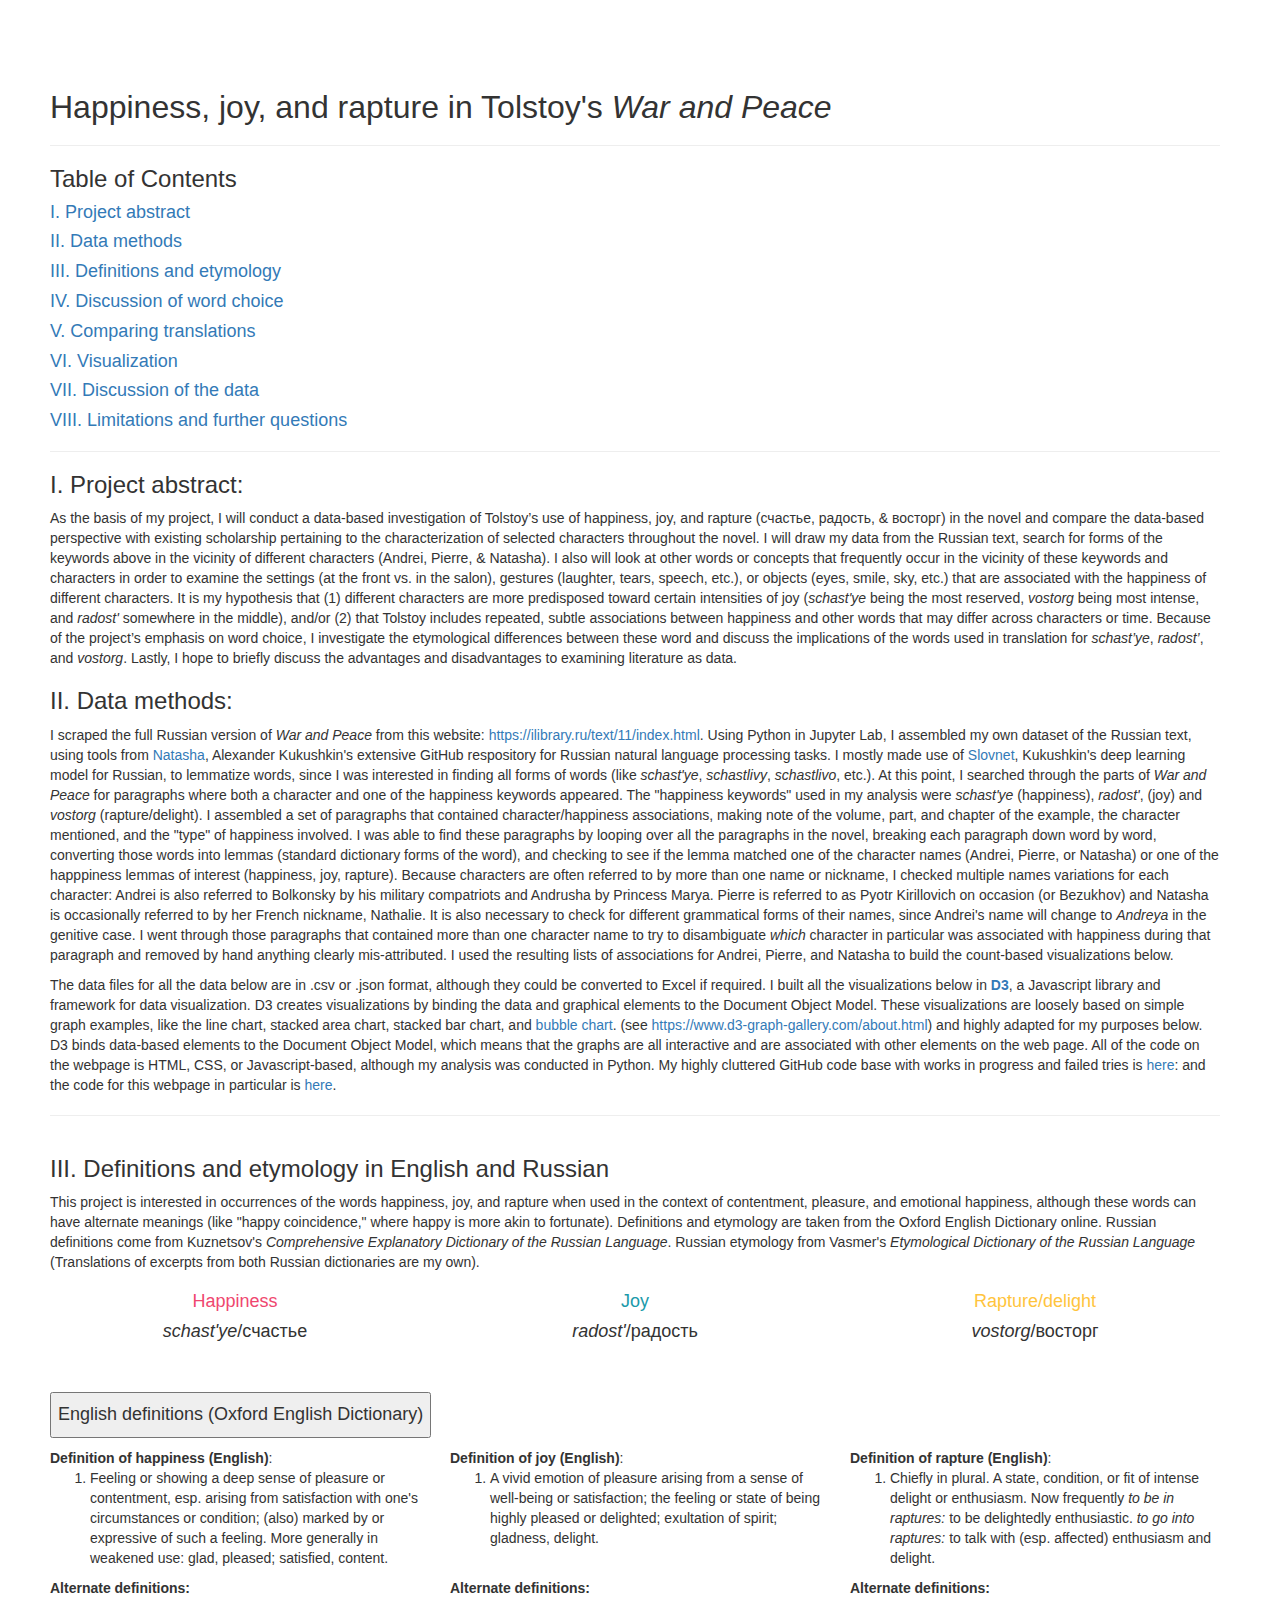
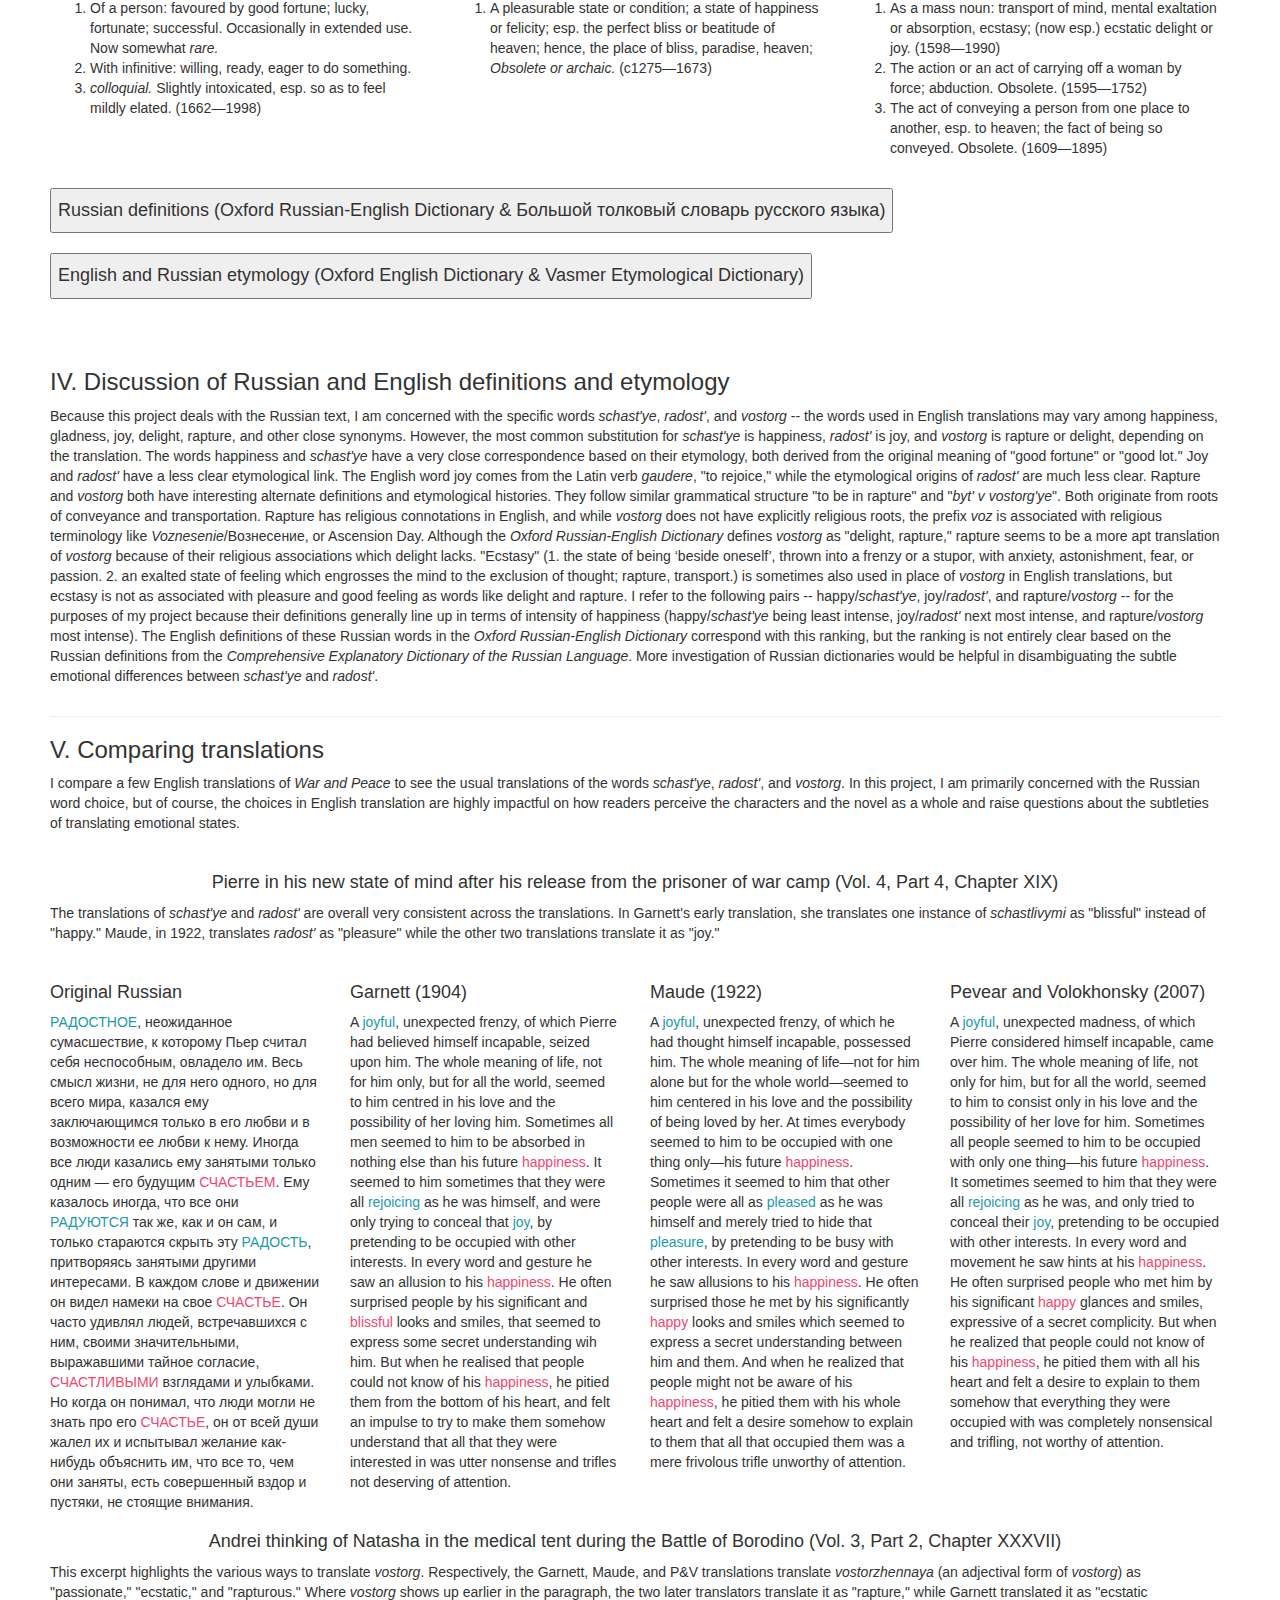
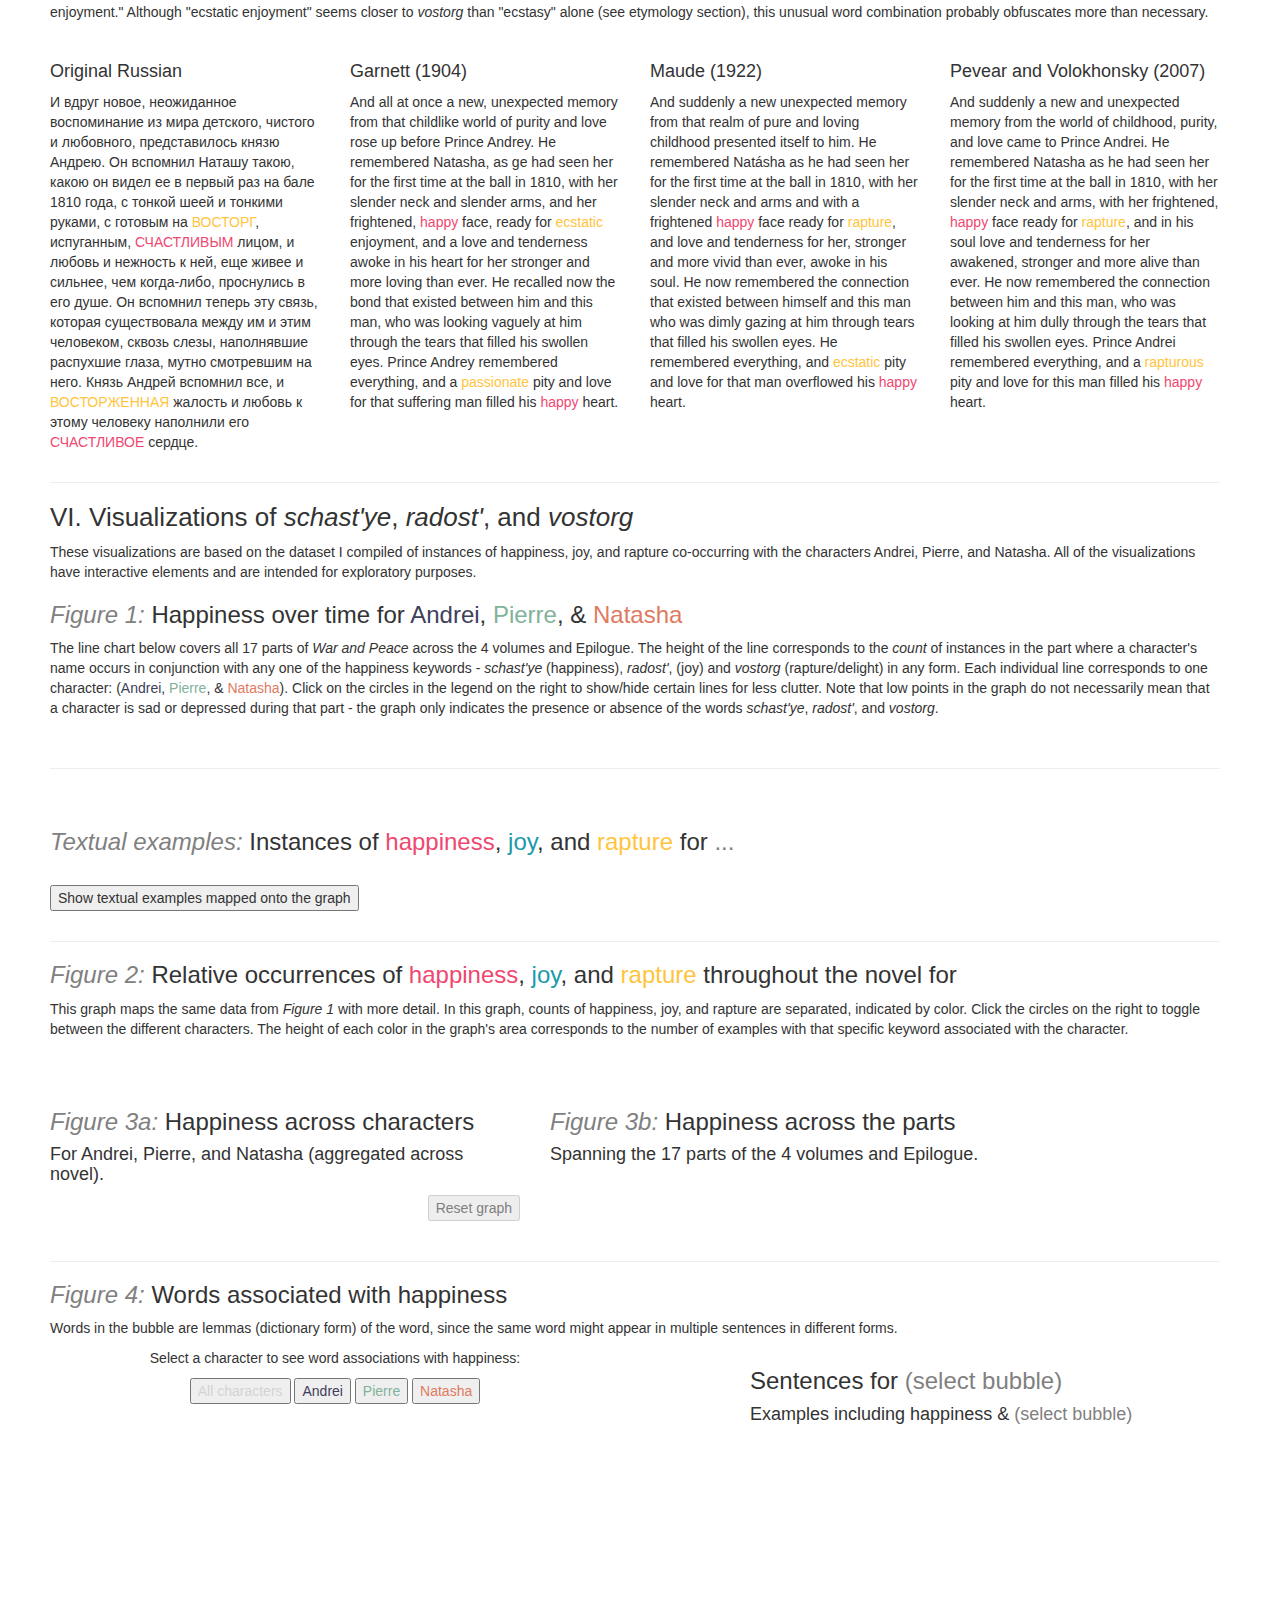
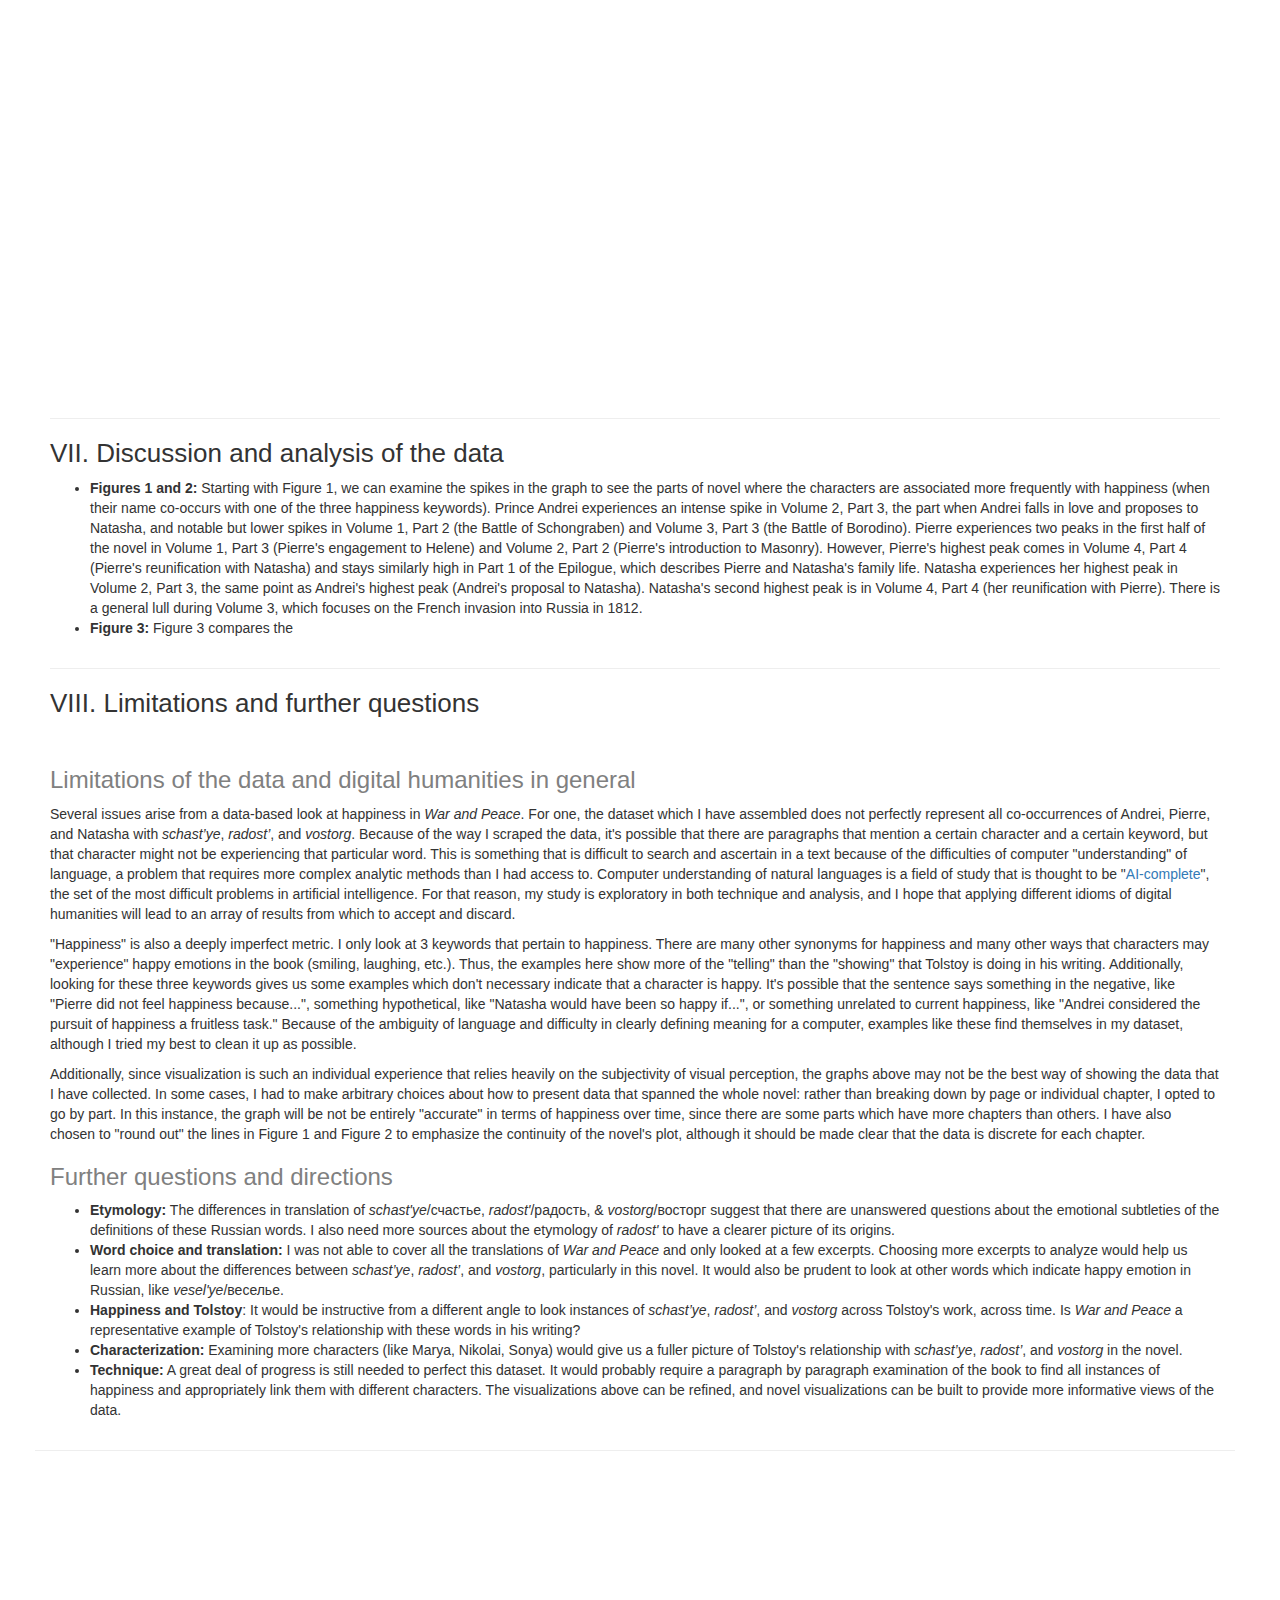
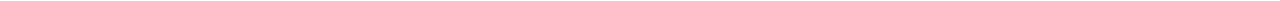
==== commit 8cfdc6cc: "weds aft" ====
--- a/stackedbar/index.html
+++ b/stackedbar/index.html
@@ -139,7 +139,7 @@
                     existing scholarship
                     pertaining to the characterization of selected characters throughout the novel. I
                     will draw my data from the Russian text, search for forms of the keywords above in the vicinity of
-                    different characters (Andrei, Pierre, Natasha, Nikolai, Sonya, Marya). I also will look at other
+                    different characters (Andrei, Pierre, & Natasha). I also will look at other
                     words or concepts that frequently occur in the vicinity of these keywords and characters in order to
                     examine the settings (at the front vs. in the salon), gestures (laughter, tears, speech, etc.), or
                     objects (eyes, smile, sky, etc.) that are associated with the happiness of different characters. It
@@ -169,12 +169,31 @@
                     (joy) and <i>vostorg</i> (rapture/delight).
                     I assembled a set of paragraphs that contained character/happiness associations, making note of the
                     volume, part, and chapter of the example, the character mentioned, and the "type" of happiness
-                    involved.
+                    involved. I was able to find these paragraphs by looping over all the paragraphs in the novel,
+                    breaking each paragraph down word by word, converting those words into lemmas (standard dictionary forms of the word),
+                    and checking to see if the lemma matched one of the character names (Andrei, Pierre, or Natasha) or one of the happpiness
+                    lemmas of interest (happiness, joy, rapture).
+                    Because characters are often referred to by more than one name or nickname, I checked multiple names variations for each character:
+                    Andrei is also referred to Bolkonsky by his military compatriots and Andrusha by Princess Marya. Pierre is referred to as 
+                    Pyotr Kirillovich on occasion (or Bezukhov) and Natasha is occasionally referred to by her French nickname, Nathalie. 
+                    It is also necessary to check for different grammatical forms of their names,
+                    since Andrei's name will change to <i>Andreya</i> in the genitive case.
                     I went through those paragraphs that contained more than one character name to try to disambiguate
                     <i>which</i> character in particular was associated with happiness during that paragraph and removed
                     by hand anything clearly mis-attributed.
-                    I used the resulting lists of associations for Andrei, Pierre, and Natasha to build the following
-                    visualizations and conduct my analysis.
+                    I used the resulting lists of associations for Andrei, Pierre, and Natasha to build the count-based
+                    visualizations below.
+                </p>
+                <p>
+                    The data files for all the data below are in .csv or .json format, although they could be converted to Excel if required.
+                    I built all the visualizations below in <b><a href='https://d3js.org/' target='_blank'>D3</a></b>, a Javascript library and framework for data visualization.
+                    D3 creates visualizations by binding the data and graphical elements to the Document Object Model. 
+                    These visualizations are loosely based on simple graph examples, like the line chart, stacked area chart, stacked bar chart, and
+                    <a href='https://bl.ocks.org/alokkshukla/3d6be4be0ef9f6977ec6718b2916d168' target='_blank'>bubble chart</a>.
+                    (see <a href='https://www.d3-graph-gallery.com/about.html' target='_blank'>https://www.d3-graph-gallery.com/about.html</a>) and highly adapted for my purposes below.
+                    D3 binds data-based elements to the Document Object Model, which means that the graphs are all interactive and
+                    are associated with other elements on the web page. All of the code on the webpage is HTML, CSS, or Javascript-based, although my analysis was
+                    conducted in Python. My highly cluttered GitHub code base with works in progress and failed tries is <a href='https://github.com/eelegiap/digitalwp'target='_blank'>here</a>: and the code for this webpage in particular is <a href=''target='_blank'>here</a>.
                 </p>
                 <hr>
             </div>
@@ -675,17 +694,17 @@
                     <span style='color: #81b29a'>Pierre</span>, &
                     <span style='color: #e07a5f'>Natasha</span>
                 </h3>
-                <h4>The line chart below covers all 17 parts of <i>War and Peace</i> across the 4 volumes and Epilogue.
+                <p>The line chart below covers all 17 parts of <i>War and Peace</i> across the 4 volumes and Epilogue.
                     The height of the line corresponds to the <i>count</i> of instances in the part where a character's
                     name occurs in conjunction with any one of the happiness keywords - <i>schast'ye</i> (happiness),
                     <i>radost'</i>, (joy) and <i>vostorg</i> (rapture/delight) in any form.
-                    The characters are separated by individual lines (<span style='color: #3d405b'>Andrei</span>,
+                    Each individual line corresponds to one character: (<span style='color: #3d405b'>Andrei</span>,
                     <span style='color: #81b29a'>Pierre</span>, &
                     <span style='color: #e07a5f'>Natasha</span>). Click on the circles in the legend on the right to
                     show/hide certain lines for less clutter.
                     Note that low points in the graph do not necessarily mean that a character is sad or depressed
-                    during that part - the graph only indicates the presence of happy-related words.
-                </h4>
+                    during that part - the graph only indicates the presence or absence of the words <i>schast'ye</i>, <i>radost'</i>, and <i>vostorg</i>.
+                </p>
                 <br>
                 <div id="line1"></div>
                 <hr>
@@ -694,18 +713,13 @@
         <div class='row'>
             <div class='col-md-12'>
                 <br>
-                <p><button id='showexamples'>Show textual examples mapped onto the graph</button></p>
-                <br>
-            </div>
-        </div>
-        <div class='row examples'>
-            <div class='col-md-12'>
                 <h3><span class='figlabel'>Textual examples: </span>Instances of <span class='счастье'>happiness</span>,
                     <span class='радость'>joy</span>, and <span class='восторг'>rapture</span> for <span id='chosenchar'
-                        style='color: gray'>(select dot
-                        above)</span> <span id='timespan'></span>
+                        style='color: gray'>...</span> <span id='timespan'></span>
                 </h3>
                 <br>
+                <p><button id='showexamples'>Show textual examples mapped onto the graph</button></p>
+                <!-- <br> -->
             </div>
         </div>
         <div class='row examples' style='max-height: 600px; overflow: scroll;'>
@@ -729,15 +743,15 @@
                         class='счастье'>happiness</span>, <span class='радость'>joy</span>, and <span
                         class='восторг'>rapture</span> throughout the novel for <span
                         style='text-decoration: underline;' id='thischar'></span></h3>
-                <h4>This graph maps the same data from <i>Figure 1</i> with more detail. In this graph, counts of
+                <p>This graph maps the same data from <i>Figure 1</i> with more detail. In this graph, counts of
                     happiness, joy, and rapture are separated, indicated by color. Click the circles on the right to
                     toggle between the different characters. The height of each color in the graph's area corresponds to
-                    the number of examples with that specific keyword associated with the character.</h4>
+                    the number of examples with that specific keyword associated with the character.</p>
                 <br>
                 <div id="stackedline"></div>
             </div>
         </div>
-        <div class='row'>
+        <!-- <div class='row'>
             <br>
             <hr>
             <h3>Comparing co-occurrences of characters and three happiness keywords
@@ -749,7 +763,7 @@
                 <i>radost'</i>/радость, & <i>vostorg</i>/восторг) and
                 different characters (Andrei, Pierre, & Natasha).
             </h4>
-        </div>
+        </div> -->
         <br>
         <div class='row'>
             <div class='col-md-5'>
@@ -802,11 +816,23 @@
             <div class='col-md-12' id='discuss'>
                 <hr>
                 <h2>VII. Discussion and analysis of the data</h2>
-                <p>
-                    Starting with Figure 1, we can examine the spikes in the graph to see the parts of novel where
-                    the characters are associated more frequently with happiness. Prince Andrei experiences an intense 
-                    spike in Volume 2, Part 3, when SOMETHING HAPPENS.
-                </p>
+                <ul>
+                    <li>
+                        <b>Figures 1 and 2:</b> Starting with Figure 1, we can examine the spikes in the graph to see the parts of novel where
+                        the characters are associated more frequently with happiness (when their name co-occurs with one of the three happiness keywords). Prince Andrei experiences an intense 
+                        spike in Volume 2, Part 3, the part when Andrei falls in love and proposes to Natasha, and notable
+                        but lower spikes in Volume 1, Part 2 (the Battle of Schongraben) and Volume 3, Part 3 (the Battle of Borodino).
+                        Pierre experiences two peaks in the first half of the novel in Volume 1, Part 3 (Pierre's engagement to Helene) 
+                        and Volume 2, Part 2 (Pierre's introduction to Masonry). However, Pierre's highest peak comes in Volume 4, Part 4 
+                        (Pierre's reunification with Natasha) and stays similarly high in Part 1 of the Epilogue, which describes Pierre and Natasha's family life.
+                        Natasha experiences her highest peak in Volume 2, Part 3, the same point as Andrei's highest peak (Andrei's proposal to Natasha).
+                        Natasha's second highest peak is in Volume 4, Part 4 (her reunification with Pierre). There is a general lull during
+                        Volume 3, which focuses on the French invasion into Russia in 1812.
+                    </li>
+                    <li>
+                        <b>Figure 3:</b> Figure 3 compares the 
+                    </li>
+                </ul>
             </div>
         </div>
         <div class='row'>
@@ -821,6 +847,17 @@
                     This is something that is difficult to search and ascertain in a text because of the difficulties of computer "understanding" of language, a problem that requires more complex analytic methods than I had access to.
                     Computer understanding of natural languages is a field of study that is thought to be "<a href='https://en.wikipedia.org/wiki/AI-complete' target='_blank'>AI-complete</a>", the set of the most difficult problems in artificial intelligence.
                     For that reason, my study is exploratory in both technique and analysis, and I hope that applying different idioms of digital humanities will lead to an array of results from which to accept and discard.
+                </p>
+                <p>
+                    "Happiness" is also a deeply imperfect metric. I only look at 3 keywords that pertain to happiness. There are many other synonyms for happiness
+                    and many other ways that characters may "experience" happy emotions in the book (smiling, laughing, etc.). Thus, the examples
+                    here show more of the "telling" than the "showing" that Tolstoy is doing in his writing. Additionally,
+                    looking for these three keywords gives us some examples which don't necessary indicate that a character is happy.
+                    It's possible that the sentence says something in the negative, like "Pierre did not feel happiness because...", 
+                    something hypothetical, like "Natasha would have been so happy if...", or something unrelated to current
+                    happiness, like "Andrei considered the pursuit of happiness a fruitless task." Because of the ambiguity of
+                    language and difficulty in clearly defining meaning for a computer, examples like these find themselves in my dataset,
+                    although I tried my best to clean it up as possible.
                 </p>
                 <p>Additionally, since visualization is such an individual experience that relies heavily on the subjectivity of visual perception, the graphs above may not be the best way
                     of showing the data that I have collected. In some cases, I had to make arbitrary choices about how to present data that
@@ -873,5 +910,5 @@
 <script src='allbar.js'></script>
 <script src='bubble.js'></script>
 <script>
-    drawLineChart("alltypes12-6.csv", 'line1')
+    drawLineChart("alltypes12-8.csv", 'line1')
 </script>